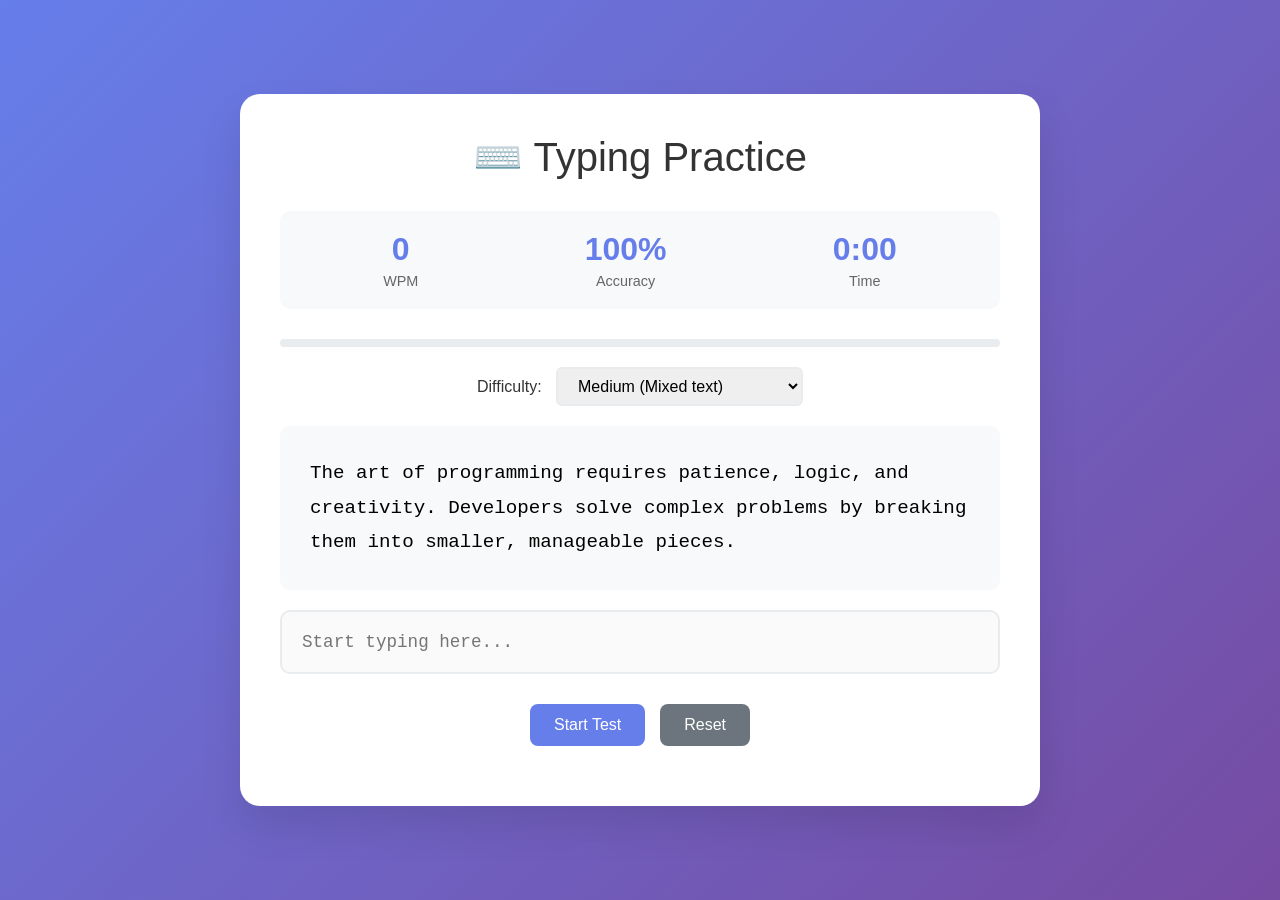
==== typing-practice.html @ ac68398f "Add files via upload" ====
<!DOCTYPE html>
<html lang="en">
<head>
    <meta charset="UTF-8">
    <meta name="viewport" content="width=device-width, initial-scale=1.0">
    <title>Typing Practice</title>
    <style>
        * {
            margin: 0;
            padding: 0;
            box-sizing: border-box;
        }

        body {
            font-family: 'Segoe UI', Tahoma, Geneva, Verdana, sans-serif;
            background: linear-gradient(135deg, #667eea 0%, #764ba2 100%);
            min-height: 100vh;
            display: flex;
            justify-content: center;
            align-items: center;
            padding: 20px;
        }

        .container {
            background: white;
            border-radius: 20px;
            padding: 40px;
            box-shadow: 0 20px 40px rgba(0, 0, 0, 0.1);
            max-width: 800px;
            width: 100%;
        }

        h1 {
            text-align: center;
            color: #333;
            margin-bottom: 30px;
            font-size: 2.5em;
            font-weight: 300;
        }

        .stats {
            display: flex;
            justify-content: space-around;
            margin-bottom: 30px;
            padding: 20px;
            background: #f8f9fa;
            border-radius: 10px;
        }

        .stat {
            text-align: center;
        }

        .stat-value {
            font-size: 2em;
            font-weight: bold;
            color: #667eea;
        }

        .stat-label {
            color: #666;
            font-size: 0.9em;
            margin-top: 5px;
        }

        .text-display {
            background: #f8f9fa;
            padding: 30px;
            border-radius: 10px;
            margin-bottom: 20px;
            font-size: 1.2em;
            line-height: 1.8;
            font-family: 'Courier New', monospace;
            min-height: 120px;
            position: relative;
        }

        .char {
            position: relative;
        }

        .char.correct {
            background-color: #d4edda;
            color: #155724;
        }

        .char.incorrect {
            background-color: #f8d7da;
            color: #721c24;
        }

        .char.current {
            background-color: #fff3cd;
            animation: blink 1s infinite;
        }

        @keyframes blink {
            0%, 50% { opacity: 1; }
            51%, 100% { opacity: 0.3; }
        }

        .input-area {
            margin-bottom: 30px;
        }

        #typing-input {
            width: 100%;
            padding: 20px;
            font-size: 1.1em;
            border: 2px solid #e9ecef;
            border-radius: 10px;
            outline: none;
            font-family: 'Courier New', monospace;
            transition: border-color 0.3s ease;
        }

        #typing-input:focus {
            border-color: #667eea;
            box-shadow: 0 0 0 3px rgba(102, 126, 234, 0.1);
        }

        .controls {
            display: flex;
            justify-content: center;
            gap: 15px;
            margin-bottom: 20px;
        }

        button {
            padding: 12px 24px;
            font-size: 1em;
            border: none;
            border-radius: 8px;
            cursor: pointer;
            transition: all 0.3s ease;
            font-weight: 500;
        }

        .btn-primary {
            background: #667eea;
            color: white;
        }

        .btn-primary:hover {
            background: #5a6fd8;
            transform: translateY(-2px);
        }

        .btn-secondary {
            background: #6c757d;
            color: white;
        }

        .btn-secondary:hover {
            background: #5a6268;
            transform: translateY(-2px);
        }

        .difficulty-selector {
            text-align: center;
            margin-bottom: 20px;
        }

        .difficulty-selector label {
            margin-right: 10px;
            font-weight: 500;
            color: #333;
        }

        .difficulty-selector select {
            padding: 8px 16px;
            border: 2px solid #e9ecef;
            border-radius: 6px;
            font-size: 1em;
            outline: none;
        }

        .progress-bar {
            width: 100%;
            height: 8px;
            background: #e9ecef;
            border-radius: 4px;
            overflow: hidden;
            margin-bottom: 20px;
        }

        .progress-fill {
            height: 100%;
            background: linear-gradient(90deg, #667eea, #764ba2);
            width: 0%;
            transition: width 0.3s ease;
        }

        .result-modal {
            position: fixed;
            top: 0;
            left: 0;
            width: 100%;
            height: 100%;
            background: rgba(0, 0, 0, 0.5);
            display: none;
            justify-content: center;
            align-items: center;
            z-index: 1000;
        }

        .result-content {
            background: white;
            padding: 40px;
            border-radius: 20px;
            text-align: center;
            max-width: 400px;
            width: 90%;
        }

        .result-title {
            font-size: 2em;
            color: #333;
            margin-bottom: 20px;
        }

        .result-stats {
            margin-bottom: 30px;
        }

        .result-stat {
            margin-bottom: 15px;
            font-size: 1.1em;
        }

        .hidden {
            display: none;
        }
    </style>
</head>
<body>
    <div class="container">
        <h1>⌨️ Typing Practice</h1>
        
        <div class="stats">
            <div class="stat">
                <div class="stat-value" id="wpm">0</div>
                <div class="stat-label">WPM</div>
            </div>
            <div class="stat">
                <div class="stat-value" id="accuracy">100%</div>
                <div class="stat-label">Accuracy</div>
            </div>
            <div class="stat">
                <div class="stat-value" id="time">0:00</div>
                <div class="stat-label">Time</div>
            </div>
        </div>

        <div class="progress-bar">
            <div class="progress-fill" id="progress"></div>
        </div>

        <div class="difficulty-selector">
            <label for="difficulty">Difficulty:</label>
            <select id="difficulty">
                <option value="easy">Easy (Common words)</option>
                <option value="medium" selected>Medium (Mixed text)</option>
                <option value="hard">Hard (Complex sentences)</option>
            </select>
        </div>

        <div class="text-display" id="text-display"></div>

        <div class="input-area">
            <input type="text" id="typing-input" placeholder="Start typing here..." disabled>
        </div>

        <div class="controls">
            <button class="btn-primary" id="start-btn">Start Test</button>
            <button class="btn-secondary" id="reset-btn">Reset</button>
        </div>
    </div>

    <div class="result-modal" id="result-modal">
        <div class="result-content">
            <h2 class="result-title">Test Complete! 🎉</h2>
            <div class="result-stats">
                <div class="result-stat">WPM: <span id="final-wpm">0</span></div>
                <div class="result-stat">Accuracy: <span id="final-accuracy">100%</span></div>
                <div class="result-stat">Time: <span id="final-time">0:00</span></div>
            </div>
            <button class="btn-primary" id="try-again-btn">Try Again</button>
        </div>
    </div>

    <script>
        class TypingTest {
            constructor() {
                this.texts = {
                    easy: [
                        "the quick brown fox jumps over the lazy dog",
                        "hello world this is a simple typing test",
                        "practice makes perfect when you type every day",
                        "coding is fun and rewarding for many people"
                    ],
                    medium: [
                        "JavaScript is a versatile programming language that runs in browsers and servers. It enables interactive web development and modern applications.",
                        "The art of programming requires patience, logic, and creativity. Developers solve complex problems by breaking them into smaller, manageable pieces.",
                        "Technology advances rapidly in our digital age. Staying current with new tools and frameworks is essential for professional growth.",
                        "Effective communication skills are crucial in software development. Clear documentation and code comments help teams collaborate successfully."
                    ],
                    hard: [
                        "Asynchronous programming paradigms, including promises and async/await syntax, revolutionize how developers handle concurrent operations in modern JavaScript applications.",
                        "Machine learning algorithms utilize statistical methods to identify patterns in large datasets, enabling predictive analytics and automated decision-making processes.",
                        "Cybersecurity professionals implement multi-layered defense strategies, incorporating encryption protocols, access controls, and continuous monitoring systems.",
                        "Cloud computing architectures leverage distributed systems, microservices, and containerization technologies to achieve scalability and fault tolerance."
                    ]
                };
                
                this.currentText = '';
                this.currentIndex = 0;
                this.startTime = null;
                this.endTime = null;
                this.errors = 0;
                this.isActive = false;
                this.timer = null;
                
                this.initializeElements();
                this.setupEventListeners();
                this.loadNewText();
            }
            
            initializeElements() {
                this.textDisplay = document.getElementById('text-display');
                this.typingInput = document.getElementById('typing-input');
                this.startBtn = document.getElementById('start-btn');
                this.resetBtn = document.getElementById('reset-btn');
                this.difficultySelect = document.getElementById('difficulty');
                this.wpmDisplay = document.getElementById('wpm');
                this.accuracyDisplay = document.getElementById('accuracy');
                this.timeDisplay = document.getElementById('time');
                this.progressBar = document.getElementById('progress');
                this.resultModal = document.getElementById('result-modal');
                this.tryAgainBtn = document.getElementById('try-again-btn');
            }
            
            setupEventListeners() {
                this.startBtn.addEventListener('click', () => this.startTest());
                this.resetBtn.addEventListener('click', () => this.resetTest());
                this.typingInput.addEventListener('input', (e) => this.handleInput(e));
                this.difficultySelect.addEventListener('change', () => this.loadNewText());
                this.tryAgainBtn.addEventListener('click', () => this.closeResultModal());
            }
            
            loadNewText() {
                const difficulty = this.difficultySelect.value;
                const texts = this.texts[difficulty];
                this.currentText = texts[Math.floor(Math.random() * texts.length)];
                this.displayText();
                this.resetStats();
            }
            
            displayText() {
                this.textDisplay.innerHTML = this.currentText
                    .split('')
                    .map((char, index) => `<span class="char" data-index="${index}">${char}</span>`)
                    .join('');
            }
            
            startTest() {
                this.isActive = true;
                this.startTime = new Date();
                this.typingInput.disabled = false;
                this.typingInput.focus();
                this.startBtn.textContent = 'Testing...';
                this.startBtn.disabled = true;
                this.startTimer();
            }
            
            startTimer() {
                this.timer = setInterval(() => {
                    if (this.startTime) {
                        const elapsed = Math.floor((new Date() - this.startTime) / 1000);
                        const minutes = Math.floor(elapsed / 60);
                        const seconds = elapsed % 60;
                        this.timeDisplay.textContent = `${minutes}:${seconds.toString().padStart(2, '0')}`;
                    }
                }, 1000);
            }
            
            handleInput(e) {
                if (!this.isActive) return;
                
                const inputValue = e.target.value;
                const inputLength = inputValue.length;
                
                // Update character styling
                this.updateCharacterStyling(inputValue);
                
                // Update progress
                const progress = (inputLength / this.currentText.length) * 100;
                this.progressBar.style.width = `${progress}%`;
                
                // Check if test is complete
                if (inputLength === this.currentText.length) {
                    this.endTest();
                }
                
                // Update stats
                this.updateStats(inputValue);
            }
            
            updateCharacterStyling(inputValue) {
                const chars = this.textDisplay.querySelectorAll('.char');
                
                chars.forEach((char, index) => {
                    char.className = 'char';
                    
                    if (index < inputValue.length) {
                        if (inputValue[index] === this.currentText[index]) {
                            char.classList.add('correct');
                        } else {
                            char.classList.add('incorrect');
                        }
                    } else if (index === inputValue.length) {
                        char.classList.add('current');
                    }
                });
            }
            
            updateStats(inputValue) {
                // Calculate WPM
                if (this.startTime) {
                    const timeElapsed = (new Date() - this.startTime) / 1000 / 60; // in minutes
                    const wordsTyped = inputValue.length / 5; // average word length
                    const wpm = Math.round(wordsTyped / timeElapsed) || 0;
                    this.wpmDisplay.textContent = wpm;
                }
                
                // Calculate accuracy
                let correctChars = 0;
                for (let i = 0; i < inputValue.length; i++) {
                    if (inputValue[i] === this.currentText[i]) {
                        correctChars++;
                    }
                }
                const accuracy = inputValue.length > 0 ? Math.round((correctChars / inputValue.length) * 100) : 100;
                this.accuracyDisplay.textContent = `${accuracy}%`;
            }
            
            endTest() {
                this.isActive = false;
                this.endTime = new Date();
                this.typingInput.disabled = true;
                clearInterval(this.timer);
                this.showResults();
            }
            
            showResults() {
                const finalWpm = this.wpmDisplay.textContent;
                const finalAccuracy = this.accuracyDisplay.textContent;
                const finalTime = this.timeDisplay.textContent;
                
                document.getElementById('final-wpm').textContent = finalWpm;
                document.getElementById('final-accuracy').textContent = finalAccuracy;
                document.getElementById('final-time').textContent = finalTime;
                
                this.resultModal.style.display = 'flex';
            }
            
            closeResultModal() {
                this.resultModal.style.display = 'none';
                this.resetTest();
            }
            
            resetTest() {
                this.isActive = false;
                this.currentIndex = 0;
                this.startTime = null;
                this.endTime = null;
                this.errors = 0;
                
                this.typingInput.value = '';
                this.typingInput.disabled = true;
                this.startBtn.textContent = 'Start Test';
                this.startBtn.disabled = false;
                
                clearInterval(this.timer);
                this.resetStats();
                this.loadNewText();
            }
            
            resetStats() {
                this.wpmDisplay.textContent = '0';
                this.accuracyDisplay.textContent = '100%';
                this.timeDisplay.textContent = '0:00';
                this.progressBar.style.width = '0%';
            }
        }
        
        // Initialize the typing test when the page loads
        document.addEventListener('DOMContentLoaded', () => {
            new TypingTest();
        });
    </script>
</body>
</html>
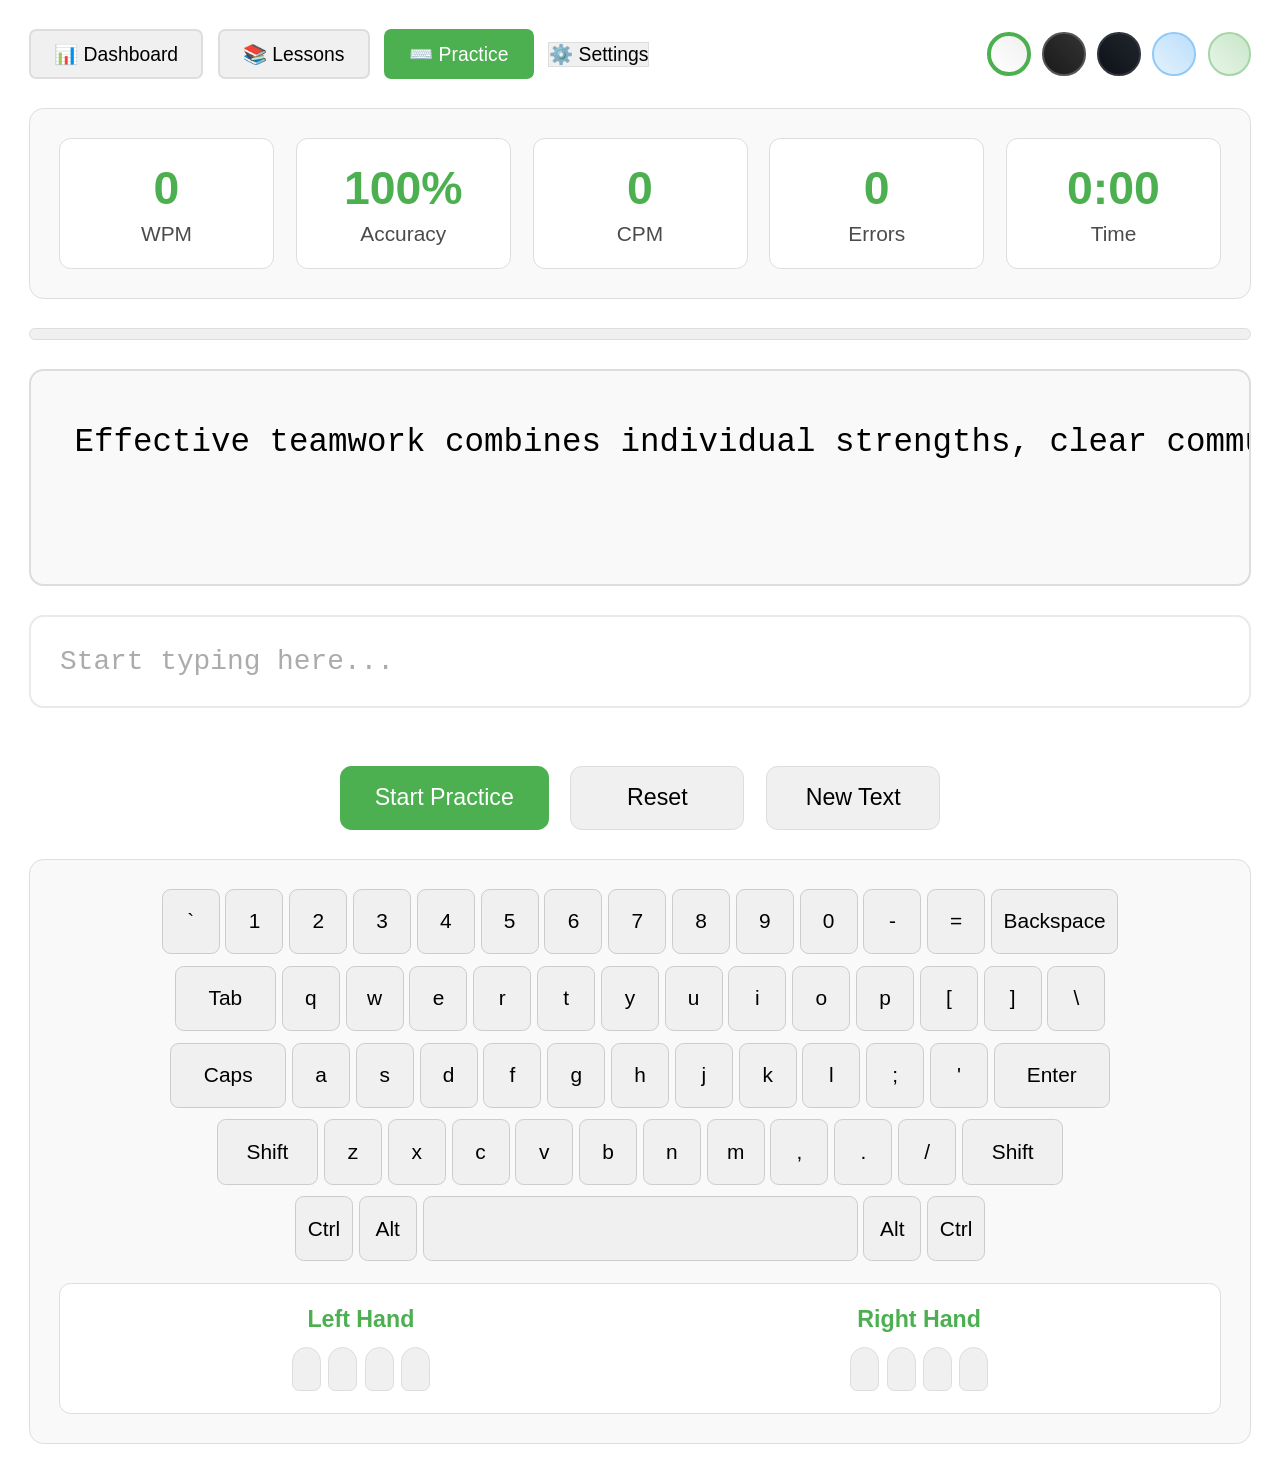
==== commit 640934fe: "Refactor typing practice app with enhanced UI, features, and interactive design Co-authored-by: indi" ====
--- a/typing-practice.html
+++ b/typing-practice.html
@@ -1,413 +1,1569 @@
 <!DOCTYPE html>
 <html lang="en">
 <head>
-    <meta charset="UTF-8">
-    <meta name="viewport" content="width=device-width, initial-scale=1.0">
-    <title>Typing Practice</title>
+    <meta charset="utf-8"/>
+    <meta content="width=device-width, initial-scale=1.0" name="viewport"/>
+    <title>Professional Typing Practice Tutor</title>
     <style>
-        * {
-            margin: 0;
-            padding: 0;
-            box-sizing: border-box;
-        }
-
-        body {
-            font-family: 'Segoe UI', Tahoma, Geneva, Verdana, sans-serif;
-            background: linear-gradient(135deg, #667eea 0%, #764ba2 100%);
-            min-height: 100vh;
-            display: flex;
-            justify-content: center;
-            align-items: center;
-            padding: 20px;
-        }
-
-        .container {
-            background: white;
-            border-radius: 20px;
-            padding: 40px;
-            box-shadow: 0 20px 40px rgba(0, 0, 0, 0.1);
-            max-width: 800px;
-            width: 100%;
-        }
-
-        h1 {
-            text-align: center;
-            color: #333;
-            margin-bottom: 30px;
-            font-size: 2.5em;
-            font-weight: 300;
-        }
-
-        .stats {
-            display: flex;
-            justify-content: space-around;
-            margin-bottom: 30px;
-            padding: 20px;
-            background: #f8f9fa;
-            border-radius: 10px;
-        }
-
-        .stat {
-            text-align: center;
-        }
-
-        .stat-value {
-            font-size: 2em;
-            font-weight: bold;
-            color: #667eea;
-        }
-
-        .stat-label {
-            color: #666;
-            font-size: 0.9em;
-            margin-top: 5px;
-        }
-
-        .text-display {
-            background: #f8f9fa;
-            padding: 30px;
-            border-radius: 10px;
-            margin-bottom: 20px;
-            font-size: 1.2em;
-            line-height: 1.8;
-            font-family: 'Courier New', monospace;
-            min-height: 120px;
-            position: relative;
-        }
-
-        .char {
-            position: relative;
-        }
-
-        .char.correct {
-            background-color: #d4edda;
-            color: #155724;
-        }
-
-        .char.incorrect {
-            background-color: #f8d7da;
-            color: #721c24;
-        }
-
-        .char.current {
-            background-color: #fff3cd;
-            animation: blink 1s infinite;
-        }
-
-        @keyframes blink {
-            0%, 50% { opacity: 1; }
-            51%, 100% { opacity: 0.3; }
-        }
-
-        .input-area {
-            margin-bottom: 30px;
-        }
-
-        #typing-input {
-            width: 100%;
-            padding: 20px;
-            font-size: 1.1em;
-            border: 2px solid #e9ecef;
-            border-radius: 10px;
-            outline: none;
-            font-family: 'Courier New', monospace;
-            transition: border-color 0.3s ease;
-        }
-
-        #typing-input:focus {
-            border-color: #667eea;
-            box-shadow: 0 0 0 3px rgba(102, 126, 234, 0.1);
-        }
-
-        .controls {
-            display: flex;
-            justify-content: center;
-            gap: 15px;
-            margin-bottom: 20px;
-        }
-
-        button {
-            padding: 12px 24px;
-            font-size: 1em;
-            border: none;
-            border-radius: 8px;
-            cursor: pointer;
-            transition: all 0.3s ease;
-            font-weight: 500;
-        }
-
-        .btn-primary {
-            background: #667eea;
-            color: white;
-        }
-
-        .btn-primary:hover {
-            background: #5a6fd8;
-            transform: translateY(-2px);
-        }
-
-        .btn-secondary {
-            background: #6c757d;
-            color: white;
-        }
-
-        .btn-secondary:hover {
-            background: #5a6268;
-            transform: translateY(-2px);
-        }
-
-        .difficulty-selector {
-            text-align: center;
-            margin-bottom: 20px;
-        }
-
-        .difficulty-selector label {
-            margin-right: 10px;
-            font-weight: 500;
-            color: #333;
-        }
-
-        .difficulty-selector select {
-            padding: 8px 16px;
-            border: 2px solid #e9ecef;
-            border-radius: 6px;
-            font-size: 1em;
-            outline: none;
-        }
-
-        .progress-bar {
-            width: 100%;
-            height: 8px;
-            background: #e9ecef;
-            border-radius: 4px;
-            overflow: hidden;
-            margin-bottom: 20px;
-        }
-
-        .progress-fill {
-            height: 100%;
-            background: linear-gradient(90deg, #667eea, #764ba2);
-            width: 0%;
-            transition: width 0.3s ease;
-        }
-
-        .result-modal {
-            position: fixed;
-            top: 0;
-            left: 0;
-            width: 100%;
-            height: 100%;
-            background: rgba(0, 0, 0, 0.5);
-            display: none;
-            justify-content: center;
-            align-items: center;
-            z-index: 1000;
-        }
-
-        .result-content {
-            background: white;
-            padding: 40px;
-            border-radius: 20px;
-            text-align: center;
-            max-width: 400px;
-            width: 90%;
-        }
-
-        .result-title {
-            font-size: 2em;
-            color: #333;
-            margin-bottom: 20px;
-        }
-
-        .result-stats {
-            margin-bottom: 30px;
-        }
-
-        .result-stat {
-            margin-bottom: 15px;
-            font-size: 1.1em;
-        }
-
-        .hidden {
-            display: none;
-        }
+:root {
+    --bg-color: #ffffff;
+    --text-color: #000000;
+    --primary-color: #4CAF50;
+    --secondary-color: #2196F3;
+    --error-color: #f44336;
+    --success-color: #4CAF50;
+    --key-bg: #f0f0f0;
+    --key-border: #ccc;
+    --key-active: #e0e0e0;
+    --panel-bg: #f9f9f9;
+    --border-color: #ddd;
+    --keyboard-text-color: #000000;
+    --hue: 210;
+    --primary: hsl(var(--hue), 70%, 50%);
+    --primary-dark: hsl(var(--hue), 70%, 40%);
+}
+
+[data-theme="dark"] {
+    --bg-color: #1a1a1a;
+    --text-color: #ffffff;
+    --key-bg: #333333;
+    --key-border: #555555;
+    --key-active: #444444;
+    --panel-bg: #2a2a2a;
+    --border-color: #555555;
+}
+
+[data-theme="night"] {
+    --bg-color: #0d1117;
+    --text-color: #c9d1d9;
+    --key-bg: #21262d;
+    --key-border: #30363d;
+    --key-active: #373e47;
+    --panel-bg: #161b22;
+    --border-color: #30363d;
+}
+
+[data-theme="blue"] {
+    --bg-color: #e3f2fd;
+    --text-color: #0d47a1;
+    --key-bg: #bbdefb;
+    --key-border: #90caf9;
+    --key-active: #64b5f6;
+    --panel-bg: #f3e5f5;
+    --border-color: #90caf9;
+}
+
+[data-theme="green"] {
+    --bg-color: #e8f5e8;
+    --text-color: #1b5e20;
+    --key-bg: #c8e6c9;
+    --key-border: #a5d6a7;
+    --key-active: #81c784;
+    --panel-bg: #f1f8e9;
+    --border-color: #a5d6a7;
+}
+
+* {
+    margin: 0;
+    padding: 0;
+    box-sizing: border-box;
+    -webkit-tap-highlight-color: transparent !important;
+    -webkit-touch-callout: none !important;
+    -webkit-user-select: none !important;
+    -moz-user-select: none !important;
+    -ms-user-select: none !important;
+    user-select: none !important;
+    outline: none !important;
+}
+
+*:focus, *:active, *:visited, *:hover {
+    outline: 0 !important;
+    outline: none !important;
+    box-shadow: none !important;
+    -webkit-tap-highlight-color: rgba(0,0,0,0) !important;
+}
+
+body {
+    font-family: 'Segoe UI', Tahoma, Geneva, Verdana, sans-serif;
+    background-color: var(--bg-color);
+    color: var(--text-color);
+    transition: all 0.3s ease;
+    overflow-x: hidden;
+    zoom: 145%;
+}
+
+.container {
+    max-width: 1200px;
+    margin: 0 auto;
+    padding: 20px;
+    position: relative;
+}
+
+/* Header Styles */
+.header {
+    display: flex;
+    justify-content: space-between;
+    align-items: center;
+    margin-bottom: 20px;
+    flex-wrap: wrap;
+}
+
+.level-selector {
+    display: flex;
+    gap: 10px;
+    align-items: center;
+    flex-wrap: wrap;
+}
+
+.level-btn, .lesson-btn, .dashboard-btn {
+    padding: 8px 16px;
+    border: 2px solid var(--border-color);
+    background: var(--key-bg);
+    color: var(--text-color);
+    border-radius: 5px;
+    cursor: pointer;
+    transition: all 0.3s ease;
+}
+
+.level-btn:hover, .lesson-btn:hover, .dashboard-btn:hover {
+    background: var(--key-active);
+    transform: translateY(-2px);
+}
+
+.level-btn.active, .lesson-btn.active {
+    background: var(--primary-color);
+    color: white;
+    border-color: var(--primary-color);
+}
+
+.theme-selector {
+    display: flex;
+    gap: 8px;
+    align-items: center;
+}
+
+.theme-btn {
+    width: 30px;
+    height: 30px;
+    border-radius: 50%;
+    border: 2px solid var(--border-color);
+    cursor: pointer;
+    transition: all 0.3s ease;
+}
+
+.theme-btn:hover {
+    transform: scale(1.1);
+}
+
+.theme-btn.active {
+    border-width: 3px;
+    border-color: var(--primary-color);
+}
+
+.theme-light { background: linear-gradient(45deg, #ffffff, #f0f0f0); }
+.theme-dark { background: linear-gradient(45deg, #1a1a1a, #333333); }
+.theme-night { background: linear-gradient(45deg, #0d1117, #21262d); }
+.theme-blue { background: linear-gradient(45deg, #e3f2fd, #bbdefb); }
+.theme-green { background: linear-gradient(45deg, #e8f5e8, #c8e6c9); }
+
+/* Dashboard Styles */
+.dashboard {
+    display: none;
+    grid-template-columns: repeat(auto-fit, minmax(300px, 1fr));
+    gap: 20px;
+    margin-bottom: 30px;
+}
+
+.dashboard.active {
+    display: grid;
+}
+
+.dashboard-card {
+    background: var(--panel-bg);
+    border: 1px solid var(--border-color);
+    border-radius: 10px;
+    padding: 20px;
+    transition: all 0.3s ease;
+}
+
+.dashboard-card:hover {
+    transform: translateY(-5px);
+    box-shadow: 0 8px 25px rgba(0,0,0,0.1);
+}
+
+.dashboard-card h3 {
+    color: var(--primary-color);
+    margin-bottom: 15px;
+    font-size: 1.2em;
+}
+
+.stat-grid {
+    display: grid;
+    grid-template-columns: repeat(2, 1fr);
+    gap: 10px;
+}
+
+.stat-item {
+    text-align: center;
+    padding: 10px;
+    background: var(--bg-color);
+    border-radius: 5px;
+    border: 1px solid var(--border-color);
+}
+
+.stat-value {
+    font-size: 1.5em;
+    font-weight: bold;
+    color: var(--primary-color);
+}
+
+.stat-label {
+    font-size: 0.8em;
+    color: var(--text-color);
+    opacity: 0.7;
+}
+
+/* Lesson Navigation */
+.lesson-navigation {
+    display: none;
+    background: var(--panel-bg);
+    border: 1px solid var(--border-color);
+    border-radius: 10px;
+    padding: 20px;
+    margin-bottom: 20px;
+}
+
+.lesson-navigation.active {
+    display: block;
+}
+
+.lesson-grid {
+    display: grid;
+    grid-template-columns: repeat(auto-fill, minmax(120px, 1fr));
+    gap: 10px;
+    margin-top: 15px;
+}
+
+.lesson-item {
+    padding: 15px 10px;
+    text-align: center;
+    background: var(--key-bg);
+    border: 1px solid var(--border-color);
+    border-radius: 8px;
+    cursor: pointer;
+    transition: all 0.3s ease;
+    position: relative;
+}
+
+.lesson-item:hover {
+    background: var(--key-active);
+    transform: translateY(-2px);
+}
+
+.lesson-item.completed {
+    background: var(--success-color);
+    color: white;
+}
+
+.lesson-item.locked {
+    opacity: 0.5;
+    cursor: not-allowed;
+}
+
+.lesson-item.current {
+    border-color: var(--primary-color);
+    border-width: 2px;
+}
+
+/* Practice Area */
+.practice-area {
+    display: none;
+}
+
+.practice-area.active {
+    display: block;
+}
+
+.stats-panel {
+    display: grid;
+    grid-template-columns: repeat(auto-fit, minmax(120px, 1fr));
+    gap: 15px;
+    margin-bottom: 20px;
+    padding: 20px;
+    background: var(--panel-bg);
+    border: 1px solid var(--border-color);
+    border-radius: 10px;
+}
+
+.stat-box {
+    text-align: center;
+    padding: 15px;
+    background: var(--bg-color);
+    border-radius: 8px;
+    border: 1px solid var(--border-color);
+}
+
+.stat-number {
+    font-size: 2em;
+    font-weight: bold;
+    color: var(--primary-color);
+}
+
+.stat-text {
+    font-size: 0.9em;
+    color: var(--text-color);
+    opacity: 0.7;
+    margin-top: 5px;
+}
+
+.progress-container {
+    margin-bottom: 20px;
+}
+
+.progress-bar {
+    width: 100%;
+    height: 8px;
+    background: var(--key-bg);
+    border-radius: 4px;
+    overflow: hidden;
+    border: 1px solid var(--border-color);
+}
+
+.progress-fill {
+    height: 100%;
+    background: linear-gradient(90deg, var(--primary-color), var(--secondary-color));
+    width: 0%;
+    transition: width 0.3s ease;
+}
+
+.text-display {
+    background: var(--panel-bg);
+    border: 2px solid var(--border-color);
+    border-radius: 10px;
+    padding: 30px;
+    margin-bottom: 20px;
+    font-size: 1.4em;
+    line-height: 1.8;
+    font-family: 'Courier New', monospace;
+    min-height: 150px;
+    position: relative;
+    overflow: hidden;
+}
+
+.text-content {
+    position: relative;
+    z-index: 2;
+}
+
+.char {
+    position: relative;
+    transition: all 0.1s ease;
+}
+
+.char.correct {
+    background-color: var(--success-color);
+    color: white;
+    border-radius: 3px;
+}
+
+.char.incorrect {
+    background-color: var(--error-color);
+    color: white;
+    border-radius: 3px;
+}
+
+.char.current {
+    background-color: var(--secondary-color);
+    color: white;
+    border-radius: 3px;
+    animation: pulse 1s infinite;
+}
+
+@keyframes pulse {
+    0%, 50% { opacity: 1; }
+    51%, 100% { opacity: 0.6; }
+}
+
+.typing-input {
+    width: 100%;
+    padding: 20px;
+    font-size: 1.2em;
+    border: 2px solid var(--border-color);
+    border-radius: 10px;
+    background: var(--bg-color);
+    color: var(--text-color);
+    font-family: 'Courier New', monospace;
+    margin-bottom: 20px;
+    transition: all 0.3s ease;
+}
+
+.typing-input:focus {
+    border-color: var(--primary-color);
+    box-shadow: 0 0 0 3px rgba(var(--primary-color), 0.1);
+}
+
+.typing-input:disabled {
+    opacity: 0.6;
+    cursor: not-allowed;
+}
+
+/* Virtual Keyboard */
+.keyboard-container {
+    margin-top: 20px;
+    padding: 20px;
+    background: var(--panel-bg);
+    border: 1px solid var(--border-color);
+    border-radius: 10px;
+}
+
+.keyboard {
+    max-width: 900px;
+    margin: 0 auto;
+}
+
+.keyboard-row {
+    display: flex;
+    justify-content: center;
+    margin-bottom: 8px;
+    gap: 4px;
+}
+
+.key {
+    background: var(--key-bg);
+    border: 1px solid var(--key-border);
+    border-radius: 6px;
+    padding: 12px 8px;
+    font-size: 0.9em;
+    font-weight: 500;
+    color: var(--keyboard-text-color);
+    text-align: center;
+    transition: all 0.1s ease;
+    cursor: pointer;
+    min-width: 40px;
+    height: 45px;
+    display: flex;
+    align-items: center;
+    justify-content: center;
+    position: relative;
+}
+
+.key:hover {
+    background: var(--key-active);
+    transform: translateY(-1px);
+}
+
+.key.active {
+    background: var(--primary-color);
+    color: white;
+    transform: translateY(1px);
+    box-shadow: inset 0 2px 4px rgba(0,0,0,0.2);
+}
+
+.key.correct {
+    background: var(--success-color);
+    color: white;
+}
+
+.key.incorrect {
+    background: var(--error-color);
+    color: white;
+}
+
+.key.space {
+    min-width: 300px;
+}
+
+.key.enter {
+    min-width: 80px;
+}
+
+.key.shift, .key.tab {
+    min-width: 70px;
+}
+
+.key.caps {
+    min-width: 80px;
+}
+
+.key.backspace {
+    min-width: 80px;
+}
+
+/* Hand Positioning Guide */
+.hand-guide {
+    display: flex;
+    justify-content: space-around;
+    margin-top: 15px;
+    padding: 15px;
+    background: var(--bg-color);
+    border-radius: 8px;
+    border: 1px solid var(--border-color);
+}
+
+.hand {
+    text-align: center;
+}
+
+.hand-label {
+    font-weight: bold;
+    margin-bottom: 10px;
+    color: var(--primary-color);
+}
+
+.finger-guide {
+    display: flex;
+    gap: 5px;
+    justify-content: center;
+}
+
+.finger {
+    width: 20px;
+    height: 30px;
+    border-radius: 10px 10px 5px 5px;
+    border: 1px solid var(--border-color);
+    background: var(--key-bg);
+    position: relative;
+}
+
+.finger.active {
+    background: var(--primary-color);
+}
+
+/* Control Buttons */
+.controls {
+    display: flex;
+    justify-content: center;
+    gap: 15px;
+    margin: 20px 0;
+    flex-wrap: wrap;
+}
+
+.btn {
+    padding: 12px 24px;
+    border: none;
+    border-radius: 8px;
+    font-size: 1em;
+    font-weight: 500;
+    cursor: pointer;
+    transition: all 0.3s ease;
+    min-width: 120px;
+}
+
+.btn-primary {
+    background: var(--primary-color);
+    color: white;
+}
+
+.btn-primary:hover {
+    background: var(--primary-dark);
+    transform: translateY(-2px);
+}
+
+.btn-secondary {
+    background: var(--key-bg);
+    color: var(--text-color);
+    border: 1px solid var(--border-color);
+}
+
+.btn-secondary:hover {
+    background: var(--key-active);
+    transform: translateY(-2px);
+}
+
+.btn:disabled {
+    opacity: 0.6;
+    cursor: not-allowed;
+    transform: none;
+}
+
+/* Responsive Design */
+@media (max-width: 768px) {
+    body {
+        zoom: 100%;
+    }
+    
+    .container {
+        padding: 10px;
+    }
+    
+    .header {
+        flex-direction: column;
+        gap: 15px;
+        align-items: stretch;
+    }
+    
+    .level-selector {
+        justify-content: center;
+    }
+    
+    .stats-panel {
+        grid-template-columns: repeat(2, 1fr);
+    }
+    
+    .keyboard-row {
+        gap: 2px;
+    }
+    
+    .key {
+        min-width: 30px;
+        height: 35px;
+        font-size: 0.8em;
+        padding: 8px 4px;
+    }
+    
+    .key.space {
+        min-width: 200px;
+    }
+    
+    .key.enter, .key.shift, .key.tab, .key.caps, .key.backspace {
+        min-width: 50px;
+    }
+    
+    .text-display {
+        font-size: 1.1em;
+        padding: 20px;
+    }
+    
+    .typing-input {
+        font-size: 1em;
+        padding: 15px;
+    }
+}
+
+@media (max-width: 480px) {
+    .dashboard {
+        grid-template-columns: 1fr;
+    }
+    
+    .lesson-grid {
+        grid-template-columns: repeat(3, 1fr);
+    }
+    
+    .stats-panel {
+        grid-template-columns: 1fr;
+    }
+    
+    .hand-guide {
+        flex-direction: column;
+        gap: 15px;
+    }
+}
+
+/* Achievement Notifications */
+.achievement {
+    position: fixed;
+    top: 20px;
+    right: 20px;
+    background: var(--success-color);
+    color: white;
+    padding: 15px 20px;
+    border-radius: 8px;
+    box-shadow: 0 4px 12px rgba(0,0,0,0.2);
+    z-index: 1000;
+    transform: translateX(400px);
+    transition: transform 0.3s ease;
+}
+
+.achievement.show {
+    transform: translateX(0);
+}
+
+.achievement-title {
+    font-weight: bold;
+    margin-bottom: 5px;
+}
+
+.achievement-text {
+    font-size: 0.9em;
+    opacity: 0.9;
+}
+
+/* Loading Animation */
+.loading {
+    display: none;
+    text-align: center;
+    padding: 40px;
+}
+
+.loading.active {
+    display: block;
+}
+
+.spinner {
+    width: 40px;
+    height: 40px;
+    border: 4px solid var(--key-bg);
+    border-top: 4px solid var(--primary-color);
+    border-radius: 50%;
+    animation: spin 1s linear infinite;
+    margin: 0 auto 20px;
+}
+
+@keyframes spin {
+    0% { transform: rotate(0deg); }
+    100% { transform: rotate(360deg); }
+}
+
+/* Modal Styles */
+.modal {
+    position: fixed;
+    top: 0;
+    left: 0;
+    width: 100%;
+    height: 100%;
+    background: rgba(0, 0, 0, 0.5);
+    display: none;
+    justify-content: center;
+    align-items: center;
+    z-index: 1000;
+}
+
+.modal.active {
+    display: flex;
+}
+
+.modal-content {
+    background: var(--bg-color);
+    border-radius: 15px;
+    padding: 30px;
+    max-width: 500px;
+    width: 90%;
+    max-height: 80vh;
+    overflow-y: auto;
+    position: relative;
+}
+
+.modal-header {
+    display: flex;
+    justify-content: space-between;
+    align-items: center;
+    margin-bottom: 20px;
+    padding-bottom: 15px;
+    border-bottom: 1px solid var(--border-color);
+}
+
+.modal-title {
+    font-size: 1.5em;
+    font-weight: bold;
+    color: var(--primary-color);
+}
+
+.close-btn {
+    background: none;
+    border: none;
+    font-size: 1.5em;
+    cursor: pointer;
+    color: var(--text-color);
+    width: 30px;
+    height: 30px;
+    display: flex;
+    align-items: center;
+    justify-content: center;
+    border-radius: 50%;
+    transition: all 0.3s ease;
+}
+
+.close-btn:hover {
+    background: var(--key-active);
+}
+
+/* Settings Panel */
+.settings-grid {
+    display: grid;
+    gap: 20px;
+}
+
+.setting-item {
+    display: flex;
+    justify-content: space-between;
+    align-items: center;
+    padding: 15px;
+    background: var(--panel-bg);
+    border-radius: 8px;
+    border: 1px solid var(--border-color);
+}
+
+.setting-label {
+    font-weight: 500;
+}
+
+.setting-control input, .setting-control select {
+    padding: 8px 12px;
+    border: 1px solid var(--border-color);
+    border-radius: 5px;
+    background: var(--bg-color);
+    color: var(--text-color);
+}
+
+/* Results Display */
+.results-container {
+    text-align: center;
+    padding: 20px;
+}
+
+.results-title {
+    font-size: 2em;
+    margin-bottom: 20px;
+    color: var(--primary-color);
+}
+
+.results-grid {
+    display: grid;
+    grid-template-columns: repeat(auto-fit, minmax(150px, 1fr));
+    gap: 15px;
+    margin-bottom: 25px;
+}
+
+.result-item {
+    padding: 20px;
+    background: var(--panel-bg);
+    border-radius: 10px;
+    border: 1px solid var(--border-color);
+}
+
+.result-value {
+    font-size: 2em;
+    font-weight: bold;
+    color: var(--primary-color);
+    margin-bottom: 5px;
+}
+
+.result-label {
+    font-size: 0.9em;
+    color: var(--text-color);
+    opacity: 0.7;
+}
+
+.grade {
+    font-size: 3em;
+    margin: 20px 0;
+    font-weight: bold;
+}
+
+.grade.excellent { color: #4CAF50; }
+.grade.good { color: #2196F3; }
+.grade.average { color: #FF9800; }
+.grade.poor { color: #f44336; }
+
+/* Animations */
+@keyframes fadeIn {
+    from { opacity: 0; transform: translateY(20px); }
+    to { opacity: 1; transform: translateY(0); }
+}
+
+@keyframes slideIn {
+    from { transform: translateX(-100%); }
+    to { transform: translateX(0); }
+}
+
+@keyframes bounce {
+    0%, 20%, 53%, 80%, 100% { transform: translateY(0); }
+    40%, 43% { transform: translateY(-30px); }
+    70% { transform: translateY(-15px); }
+    90% { transform: translateY(-4px); }
+}
+
+.fade-in {
+    animation: fadeIn 0.5s ease-out;
+}
+
+.slide-in {
+    animation: slideIn 0.3s ease-out;
+}
+
+.bounce {
+    animation: bounce 1s ease-out;
+}
+
+/* Tooltips */
+.tooltip {
+    position: relative;
+    cursor: help;
+}
+
+.tooltip::before {
+    content: attr(data-tooltip);
+    position: absolute;
+    bottom: 125%;
+    left: 50%;
+    transform: translateX(-50%);
+    background: var(--text-color);
+    color: var(--bg-color);
+    padding: 8px 12px;
+    border-radius: 6px;
+    font-size: 0.8em;
+    white-space: nowrap;
+    opacity: 0;
+    visibility: hidden;
+    transition: all 0.3s ease;
+    z-index: 1000;
+}
+
+.tooltip::after {
+    content: '';
+    position: absolute;
+    bottom: 115%;
+    left: 50%;
+    transform: translateX(-50%);
+    border: 5px solid transparent;
+    border-top-color: var(--text-color);
+    opacity: 0;
+    visibility: hidden;
+    transition: all 0.3s ease;
+}
+
+.tooltip:hover::before,
+.tooltip:hover::after {
+    opacity: 1;
+    visibility: visible;
+}
     </style>
 </head>
 <body>
     <div class="container">
-        <h1>⌨️ Typing Practice</h1>
-        
-        <div class="stats">
-            <div class="stat">
-                <div class="stat-value" id="wpm">0</div>
-                <div class="stat-label">WPM</div>
+        <!-- Header -->
+        <div class="header">
+            <div class="level-selector">
+                <button class="dashboard-btn" id="dashboard-btn">📊 Dashboard</button>
+                <button class="lesson-btn" id="lessons-btn">📚 Lessons</button>
+                <button class="level-btn active" id="practice-btn">⌨️ Practice</button>
+                <button class="btn-secondary" id="settings-btn">⚙️ Settings</button>
             </div>
-            <div class="stat">
-                <div class="stat-value" id="accuracy">100%</div>
-                <div class="stat-label">Accuracy</div>
-            </div>
-            <div class="stat">
-                <div class="stat-value" id="time">0:00</div>
-                <div class="stat-label">Time</div>
+            <div class="theme-selector">
+                <div class="theme-btn theme-light active" data-theme="light" title="Light Theme"></div>
+                <div class="theme-btn theme-dark" data-theme="dark" title="Dark Theme"></div>
+                <div class="theme-btn theme-night" data-theme="night" title="Night Theme"></div>
+                <div class="theme-btn theme-blue" data-theme="blue" title="Blue Theme"></div>
+                <div class="theme-btn theme-green" data-theme="green" title="Green Theme"></div>
             </div>
         </div>
 
-        <div class="progress-bar">
-            <div class="progress-fill" id="progress"></div>
+        <!-- Dashboard -->
+        <div class="dashboard" id="dashboard">
+            <div class="dashboard-card">
+                <h3>📈 Progress Overview</h3>
+                <div class="stat-grid">
+                    <div class="stat-item">
+                        <div class="stat-value" id="avg-wpm">0</div>
+                        <div class="stat-label">Avg WPM</div>
+                    </div>
+                    <div class="stat-item">
+                        <div class="stat-value" id="avg-accuracy">0%</div>
+                        <div class="stat-label">Avg Accuracy</div>
+                    </div>
+                    <div class="stat-item">
+                        <div class="stat-value" id="total-time">0h</div>
+                        <div class="stat-label">Total Time</div>
+                    </div>
+                    <div class="stat-item">
+                        <div class="stat-value" id="lessons-completed">0</div>
+                        <div class="stat-label">Lessons Done</div>
+                    </div>
+                </div>
+            </div>
+            
+            <div class="dashboard-card">
+                <h3>🎯 Recent Achievements</h3>
+                <div id="achievements-list">
+                    <div class="achievement-item">🥉 First lesson completed!</div>
+                    <div class="achievement-item">⚡ 30 WPM milestone reached!</div>
+                    <div class="achievement-item">🎯 90% accuracy achieved!</div>
+                </div>
+            </div>
+            
+            <div class="dashboard-card">
+                <h3>📊 Performance Chart</h3>
+                <canvas id="performance-chart" width="300" height="150"></canvas>
+            </div>
         </div>
 
-        <div class="difficulty-selector">
-            <label for="difficulty">Difficulty:</label>
-            <select id="difficulty">
-                <option value="easy">Easy (Common words)</option>
-                <option value="medium" selected>Medium (Mixed text)</option>
-                <option value="hard">Hard (Complex sentences)</option>
-            </select>
+        <!-- Lesson Navigation -->
+        <div class="lesson-navigation" id="lesson-navigation">
+            <h3>📚 Choose Your Lesson</h3>
+            <div class="lesson-grid" id="lesson-grid">
+                <!-- Lessons will be populated by JavaScript -->
+            </div>
         </div>
 
-        <div class="text-display" id="text-display"></div>
-
-        <div class="input-area">
-            <input type="text" id="typing-input" placeholder="Start typing here..." disabled>
+        <!-- Practice Area -->
+        <div class="practice-area active" id="practice-area">
+            <!-- Stats Panel -->
+            <div class="stats-panel">
+                <div class="stat-box">
+                    <div class="stat-number" id="wpm">0</div>
+                    <div class="stat-text">WPM</div>
+                </div>
+                <div class="stat-box">
+                    <div class="stat-number" id="accuracy">100%</div>
+                    <div class="stat-text">Accuracy</div>
+                </div>
+                <div class="stat-box">
+                    <div class="stat-number" id="cpm">0</div>
+                    <div class="stat-text">CPM</div>
+                </div>
+                <div class="stat-box">
+                    <div class="stat-number" id="errors">0</div>
+                    <div class="stat-text">Errors</div>
+                </div>
+                <div class="stat-box">
+                    <div class="stat-number" id="time">0:00</div>
+                    <div class="stat-text">Time</div>
+                </div>
+            </div>
+
+            <!-- Progress Bar -->
+            <div class="progress-container">
+                <div class="progress-bar">
+                    <div class="progress-fill" id="progress-fill"></div>
+                </div>
+            </div>
+
+            <!-- Text Display -->
+            <div class="text-display" id="text-display">
+                <div class="text-content" id="text-content">
+                    Click "Start Practice" to begin typing...
+                </div>
+            </div>
+
+            <!-- Typing Input -->
+            <input type="text" class="typing-input" id="typing-input" placeholder="Start typing here..." disabled>
+
+            <!-- Controls -->
+            <div class="controls">
+                <button class="btn btn-primary" id="start-btn">Start Practice</button>
+                <button class="btn btn-secondary" id="reset-btn">Reset</button>
+                <button class="btn btn-secondary" id="new-text-btn">New Text</button>
+            </div>
+
+            <!-- Virtual Keyboard -->
+            <div class="keyboard-container">
+                <div class="keyboard" id="keyboard">
+                    <!-- Keyboard will be generated by JavaScript -->
+                </div>
+                
+                <!-- Hand Positioning Guide -->
+                <div class="hand-guide">
+                    <div class="hand">
+                        <div class="hand-label">Left Hand</div>
+                        <div class="finger-guide">
+                            <div class="finger" data-finger="pinky-l"></div>
+                            <div class="finger" data-finger="ring-l"></div>
+                            <div class="finger" data-finger="middle-l"></div>
+                            <div class="finger" data-finger="index-l"></div>
+                        </div>
+                    </div>
+                    <div class="hand">
+                        <div class="hand-label">Right Hand</div>
+                        <div class="finger-guide">
+                            <div class="finger" data-finger="index-r"></div>
+                            <div class="finger" data-finger="middle-r"></div>
+                            <div class="finger" data-finger="ring-r"></div>
+                            <div class="finger" data-finger="pinky-r"></div>
+                        </div>
+                    </div>
+                </div>
+            </div>
         </div>
 
-        <div class="controls">
-            <button class="btn-primary" id="start-btn">Start Test</button>
-            <button class="btn-secondary" id="reset-btn">Reset</button>
+        <!-- Loading Animation -->
+        <div class="loading" id="loading">
+            <div class="spinner"></div>
+            <p>Loading content...</p>
         </div>
     </div>
 
-    <div class="result-modal" id="result-modal">
-        <div class="result-content">
-            <h2 class="result-title">Test Complete! 🎉</h2>
-            <div class="result-stats">
-                <div class="result-stat">WPM: <span id="final-wpm">0</span></div>
-                <div class="result-stat">Accuracy: <span id="final-accuracy">100%</span></div>
-                <div class="result-stat">Time: <span id="final-time">0:00</span></div>
+    <!-- Achievement Notification -->
+    <div class="achievement" id="achievement-popup">
+        <div class="achievement-title" id="achievement-title">Achievement Unlocked!</div>
+        <div class="achievement-text" id="achievement-text">Great job!</div>
+    </div>
+
+    <!-- Settings Modal -->
+    <div class="modal" id="settings-modal">
+        <div class="modal-content">
+            <div class="modal-header">
+                <h3 class="modal-title">⚙️ Settings</h3>
+                <button class="close-btn" id="close-settings">×</button>
             </div>
-            <button class="btn-primary" id="try-again-btn">Try Again</button>
+            <div class="settings-grid">
+                <div class="setting-item">
+                    <div class="setting-label">Sound Effects</div>
+                    <div class="setting-control">
+                        <input type="checkbox" id="sound-toggle" checked>
+                    </div>
+                </div>
+                <div class="setting-item">
+                    <div class="setting-label">Show Keyboard</div>
+                    <div class="setting-control">
+                        <input type="checkbox" id="keyboard-toggle" checked>
+                    </div>
+                </div>
+                <div class="setting-item">
+                    <div class="setting-label">Difficulty Level</div>
+                    <div class="setting-control">
+                        <select id="difficulty-select">
+                            <option value="beginner">Beginner</option>
+                            <option value="intermediate" selected>Intermediate</option>
+                            <option value="advanced">Advanced</option>
+                            <option value="expert">Expert</option>
+                        </select>
+                    </div>
+                </div>
+                <div class="setting-item">
+                    <div class="setting-label">Font Size</div>
+                    <div class="setting-control">
+                        <select id="font-size-select">
+                            <option value="small">Small</option>
+                            <option value="medium" selected>Medium</option>
+                            <option value="large">Large</option>
+                        </select>
+                    </div>
+                </div>
+            </div>
         </div>
     </div>
 
+    <!-- Results Modal -->
+    <div class="modal" id="results-modal">
+        <div class="modal-content">
+            <div class="modal-header">
+                <h3 class="modal-title">🎉 Test Complete!</h3>
+                <button class="close-btn" id="close-results">×</button>
+            </div>
+            <div class="results-container">
+                <div class="grade" id="final-grade">A+</div>
+                <div class="results-grid">
+                    <div class="result-item">
+                        <div class="result-value" id="final-wpm">0</div>
+                        <div class="result-label">WPM</div>
+                    </div>
+                    <div class="result-item">
+                        <div class="result-value" id="final-accuracy">100%</div>
+                        <div class="result-label">Accuracy</div>
+                    </div>
+                    <div class="result-item">
+                        <div class="result-value" id="final-cpm">0</div>
+                        <div class="result-label">CPM</div>
+                    </div>
+                    <div class="result-item">
+                        <div class="result-value" id="final-time">0:00</div>
+                        <div class="result-label">Time</div>
+                    </div>
+                </div>
+                <div class="controls">
+                    <button class="btn btn-primary" id="try-again-btn">Try Again</button>
+                    <button class="btn btn-secondary" id="next-lesson-btn">Next Lesson</button>
+                </div>
+            </div>
+        </div>
+    </div>
+
     <script>
-        class TypingTest {
+        class ProfessionalTypingTutor {
             constructor() {
-                this.texts = {
-                    easy: [
+                this.currentView = 'practice';
+                this.currentTheme = 'light';
+                this.currentLesson = 0;
+                this.isActive = false;
+                this.startTime = null;
+                this.currentText = '';
+                this.currentIndex = 0;
+                this.errors = 0;
+                this.totalKeystrokes = 0;
+                this.timer = null;
+                this.settings = {
+                    soundEffects: true,
+                    showKeyboard: true,
+                    difficulty: 'intermediate',
+                    fontSize: 'medium'
+                };
+                
+                this.lessons = this.generateLessons();
+                this.texts = this.generateTexts();
+                this.fingerMap = this.createFingerMap();
+                this.keyboardLayout = this.createKeyboardLayout();
+                
+                this.initializeApp();
+            }
+
+            generateLessons() {
+                return [
+                    { id: 1, title: 'Home Row', keys: 'asdf jkl;', completed: false, locked: false },
+                    { id: 2, title: 'Top Row', keys: 'qwer tyui op', completed: false, locked: true },
+                    { id: 3, title: 'Bottom Row', keys: 'zxcv bnm,', completed: false, locked: true },
+                    { id: 4, title: 'Numbers', keys: '1234567890', completed: false, locked: true },
+                    { id: 5, title: 'Special Chars', keys: '!@#$%^&*()', completed: false, locked: true },
+                    { id: 6, title: 'Common Words', keys: 'the and for you', completed: false, locked: true },
+                    { id: 7, title: 'Sentences', keys: 'full sentences', completed: false, locked: true },
+                    { id: 8, title: 'Paragraphs', keys: 'multiple lines', completed: false, locked: true },
+                ];
+            }
+
+            generateTexts() {
+                return {
+                    beginner: [
                         "the quick brown fox jumps over the lazy dog",
-                        "hello world this is a simple typing test",
-                        "practice makes perfect when you type every day",
-                        "coding is fun and rewarding for many people"
+                        "a simple sentence for practice typing skills",
+                        "hello world this is fun and easy to type",
+                        "practice makes perfect when you type daily"
                     ],
-                    medium: [
-                        "JavaScript is a versatile programming language that runs in browsers and servers. It enables interactive web development and modern applications.",
-                        "The art of programming requires patience, logic, and creativity. Developers solve complex problems by breaking them into smaller, manageable pieces.",
-                        "Technology advances rapidly in our digital age. Staying current with new tools and frameworks is essential for professional growth.",
-                        "Effective communication skills are crucial in software development. Clear documentation and code comments help teams collaborate successfully."
+                    intermediate: [
+                        "JavaScript is a versatile programming language that enables dynamic web development and interactive user experiences.",
+                        "The art of touch typing requires muscle memory, proper finger positioning, and consistent daily practice sessions.",
+                        "Modern technology has revolutionized communication, making global connections faster and more accessible than ever before.",
+                        "Effective teamwork combines individual strengths, clear communication, and shared goals to achieve remarkable results."
                     ],
-                    hard: [
-                        "Asynchronous programming paradigms, including promises and async/await syntax, revolutionize how developers handle concurrent operations in modern JavaScript applications.",
-                        "Machine learning algorithms utilize statistical methods to identify patterns in large datasets, enabling predictive analytics and automated decision-making processes.",
-                        "Cybersecurity professionals implement multi-layered defense strategies, incorporating encryption protocols, access controls, and continuous monitoring systems.",
-                        "Cloud computing architectures leverage distributed systems, microservices, and containerization technologies to achieve scalability and fault tolerance."
+                    advanced: [
+                        "Asynchronous programming paradigms, including promises and async/await syntax, fundamentally transform how developers handle concurrent operations and complex state management in modern applications.",
+                        "Machine learning algorithms leverage statistical models and neural networks to process vast datasets, enabling predictive analytics and intelligent automation across diverse industries.",
+                        "Cybersecurity professionals implement multi-layered defense strategies, incorporating advanced encryption protocols, behavioral analysis, and continuous threat monitoring systems.",
+                        "Quantum computing represents a paradigmatic shift in computational theory, utilizing quantum mechanical phenomena like superposition and entanglement to solve previously intractable problems."
+                    ],
+                    expert: [
+                        "The implementation of distributed microservices architectures necessitates comprehensive understanding of container orchestration, service mesh technologies, circuit breakers, and eventual consistency patterns.",
+                        "Cryptographic hash functions, specifically SHA-256 and its variants, provide computational mechanisms for ensuring data integrity, digital signatures, and proof-of-work consensus algorithms in blockchain systems.",
+                        "Functional programming languages emphasize immutability, higher-order functions, currying, and monadic compositions to create more predictable, testable, and maintainable software systems.",
+                        "Advanced compiler optimizations, including dead code elimination, loop unrolling, vectorization, and interprocedural analysis, significantly enhance runtime performance and memory efficiency."
                     ]
                 };
-                
-                this.currentText = '';
-                this.currentIndex = 0;
-                this.startTime = null;
-                this.endTime = null;
-                this.errors = 0;
-                this.isActive = false;
-                this.timer = null;
-                
-                this.initializeElements();
+            }
+
+            createFingerMap() {
+                return {
+                    'q': 'pinky-l', 'w': 'ring-l', 'e': 'middle-l', 'r': 'index-l', 't': 'index-l',
+                    'y': 'index-r', 'u': 'index-r', 'i': 'middle-r', 'o': 'ring-r', 'p': 'pinky-r',
+                    'a': 'pinky-l', 's': 'ring-l', 'd': 'middle-l', 'f': 'index-l', 'g': 'index-l',
+                    'h': 'index-r', 'j': 'index-r', 'k': 'middle-r', 'l': 'ring-r', ';': 'pinky-r',
+                    'z': 'pinky-l', 'x': 'ring-l', 'c': 'middle-l', 'v': 'index-l', 'b': 'index-l',
+                    'n': 'index-r', 'm': 'index-r', ',': 'middle-r', '.': 'ring-r', '/': 'pinky-r',
+                    ' ': 'thumb'
+                };
+            }
+
+            createKeyboardLayout() {
+                return [
+                    ['`', '1', '2', '3', '4', '5', '6', '7', '8', '9', '0', '-', '=', 'Backspace'],
+                    ['Tab', 'q', 'w', 'e', 'r', 't', 'y', 'u', 'i', 'o', 'p', '[', ']', '\\'],
+                    ['Caps', 'a', 's', 'd', 'f', 'g', 'h', 'j', 'k', 'l', ';', "'", 'Enter'],
+                    ['Shift', 'z', 'x', 'c', 'v', 'b', 'n', 'm', ',', '.', '/', 'Shift'],
+                    ['Ctrl', 'Alt', 'Space', 'Alt', 'Ctrl']
+                ];
+            }
+
+            initializeApp() {
+                this.loadSettings();
                 this.setupEventListeners();
+                this.renderKeyboard();
+                this.renderLessons();
                 this.loadNewText();
-            }
-            
-            initializeElements() {
-                this.textDisplay = document.getElementById('text-display');
-                this.typingInput = document.getElementById('typing-input');
-                this.startBtn = document.getElementById('start-btn');
-                this.resetBtn = document.getElementById('reset-btn');
-                this.difficultySelect = document.getElementById('difficulty');
-                this.wpmDisplay = document.getElementById('wpm');
-                this.accuracyDisplay = document.getElementById('accuracy');
-                this.timeDisplay = document.getElementById('time');
-                this.progressBar = document.getElementById('progress');
-                this.resultModal = document.getElementById('result-modal');
-                this.tryAgainBtn = document.getElementById('try-again-btn');
-            }
-            
+                this.updateUI();
+            }
+
+            loadSettings() {
+                const saved = localStorage.getItem('typingTutorSettings');
+                if (saved) {
+                    this.settings = { ...this.settings, ...JSON.parse(saved) };
+                }
+                this.applySettings();
+            }
+
+            saveSettings() {
+                localStorage.setItem('typingTutorSettings', JSON.stringify(this.settings));
+            }
+
+            applySettings() {
+                document.getElementById('sound-toggle').checked = this.settings.soundEffects;
+                document.getElementById('keyboard-toggle').checked = this.settings.showKeyboard;
+                document.getElementById('difficulty-select').value = this.settings.difficulty;
+                document.getElementById('font-size-select').value = this.settings.fontSize;
+                
+                const keyboardContainer = document.querySelector('.keyboard-container');
+                keyboardContainer.style.display = this.settings.showKeyboard ? 'block' : 'none';
+            }
+
             setupEventListeners() {
-                this.startBtn.addEventListener('click', () => this.startTest());
-                this.resetBtn.addEventListener('click', () => this.resetTest());
-                this.typingInput.addEventListener('input', (e) => this.handleInput(e));
-                this.difficultySelect.addEventListener('change', () => this.loadNewText());
-                this.tryAgainBtn.addEventListener('click', () => this.closeResultModal());
-            }
-            
+                // Navigation
+                document.getElementById('dashboard-btn').addEventListener('click', () => this.switchView('dashboard'));
+                document.getElementById('lessons-btn').addEventListener('click', () => this.switchView('lessons'));
+                document.getElementById('practice-btn').addEventListener('click', () => this.switchView('practice'));
+                
+                // Theme switching
+                document.querySelectorAll('.theme-btn').forEach(btn => {
+                    btn.addEventListener('click', () => this.switchTheme(btn.dataset.theme));
+                });
+                
+                // Practice controls
+                document.getElementById('start-btn').addEventListener('click', () => this.startPractice());
+                document.getElementById('reset-btn').addEventListener('click', () => this.resetPractice());
+                document.getElementById('new-text-btn').addEventListener('click', () => this.loadNewText());
+                
+                // Typing input
+                document.getElementById('typing-input').addEventListener('input', (e) => this.handleInput(e));
+                document.getElementById('typing-input').addEventListener('keydown', (e) => this.handleKeyDown(e));
+                document.getElementById('typing-input').addEventListener('keyup', (e) => this.handleKeyUp(e));
+                
+                // Settings
+                document.getElementById('settings-btn').addEventListener('click', () => this.openSettings());
+                document.getElementById('close-settings').addEventListener('click', () => this.closeSettings());
+                
+                // Settings controls
+                document.getElementById('sound-toggle').addEventListener('change', (e) => {
+                    this.settings.soundEffects = e.target.checked;
+                    this.saveSettings();
+                });
+                
+                document.getElementById('keyboard-toggle').addEventListener('change', (e) => {
+                    this.settings.showKeyboard = e.target.checked;
+                    this.applySettings();
+                    this.saveSettings();
+                });
+                
+                document.getElementById('difficulty-select').addEventListener('change', (e) => {
+                    this.settings.difficulty = e.target.value;
+                    this.loadNewText();
+                    this.saveSettings();
+                });
+                
+                // Results modal
+                document.getElementById('close-results').addEventListener('click', () => this.closeResults());
+                document.getElementById('try-again-btn').addEventListener('click', () => this.tryAgain());
+                document.getElementById('next-lesson-btn').addEventListener('click', () => this.nextLesson());
+                
+                // Global keyboard events
+                document.addEventListener('keydown', (e) => this.globalKeyDown(e));
+            }
+
+            switchView(view) {
+                this.currentView = view;
+                
+                // Update navigation buttons
+                document.querySelectorAll('.level-btn, .lesson-btn, .dashboard-btn').forEach(btn => {
+                    btn.classList.remove('active');
+                });
+                
+                document.getElementById(`${view}-btn`).classList.add('active');
+                
+                // Show/hide sections
+                document.getElementById('dashboard').classList.toggle('active', view === 'dashboard');
+                document.getElementById('lesson-navigation').classList.toggle('active', view === 'lessons');
+                document.getElementById('practice-area').classList.toggle('active', view === 'practice');
+                
+                if (view === 'dashboard') {
+                    this.updateDashboard();
+                }
+            }
+
+            switchTheme(theme) {
+                this.currentTheme = theme;
+                document.documentElement.setAttribute('data-theme', theme);
+                
+                document.querySelectorAll('.theme-btn').forEach(btn => {
+                    btn.classList.remove('active');
+                });
+                document.querySelector(`[data-theme="${theme}"]`).classList.add('active');
+                
+                localStorage.setItem('typingTutorTheme', theme);
+            }
+
+            renderKeyboard() {
+                const keyboard = document.getElementById('keyboard');
+                keyboard.innerHTML = '';
+                
+                this.keyboardLayout.forEach(row => {
+                    const rowElement = document.createElement('div');
+                    rowElement.className = 'keyboard-row';
+                    
+                    row.forEach(key => {
+                        const keyElement = document.createElement('div');
+                        keyElement.className = 'key';
+                        keyElement.textContent = key;
+                        keyElement.dataset.key = key.toLowerCase();
+                        
+                        // Add special classes for larger keys
+                        if (key === 'Space') {
+                            keyElement.classList.add('space');
+                            keyElement.textContent = '';
+                        } else if (['Enter', 'Backspace', 'Tab', 'Caps', 'Shift', 'Ctrl', 'Alt'].includes(key)) {
+                            keyElement.classList.add(key.toLowerCase());
+                        }
+                        
+                        rowElement.appendChild(keyElement);
+                    });
+                    
+                    keyboard.appendChild(rowElement);
+                });
+            }
+
+            renderLessons() {
+                const lessonGrid = document.getElementById('lesson-grid');
+                lessonGrid.innerHTML = '';
+                
+                this.lessons.forEach((lesson, index) => {
+                    const lessonElement = document.createElement('div');
+                    lessonElement.className = 'lesson-item';
+                    lessonElement.innerHTML = `
+                        <div class="lesson-title">Lesson ${lesson.id}</div>
+                        <div class="lesson-subtitle">${lesson.title}</div>
+                    `;
+                    
+                    if (lesson.completed) {
+                        lessonElement.classList.add('completed');
+                    } else if (lesson.locked) {
+                        lessonElement.classList.add('locked');
+                    } else {
+                        lessonElement.classList.add('current');
+                        lessonElement.addEventListener('click', () => this.selectLesson(index));
+                    }
+                    
+                    lessonGrid.appendChild(lessonElement);
+                });
+            }
+
+            selectLesson(index) {
+                this.currentLesson = index;
+                this.switchView('practice');
+                this.loadLessonText();
+            }
+
+            loadLessonText() {
+                const lesson = this.lessons[this.currentLesson];
+                // Generate practice text based on lesson focus
+                this.currentText = this.generateLessonText(lesson);
+                this.displayText();
+                this.resetStats();
+            }
+
+            generateLessonText(lesson) {
+                // Generate appropriate text based on lesson type
+                const words = lesson.keys.split(' ');
+                let text = '';
+                
+                for (let i = 0; i < 5; i++) {
+                    text += words[Math.floor(Math.random() * words.length)] + ' ';
+                }
+                
+                return text.trim();
+            }
+
             loadNewText() {
-                const difficulty = this.difficultySelect.value;
+                const difficulty = this.settings.difficulty;
                 const texts = this.texts[difficulty];
                 this.currentText = texts[Math.floor(Math.random() * texts.length)];
                 this.displayText();
                 this.resetStats();
             }
-            
+
             displayText() {
-                this.textDisplay.innerHTML = this.currentText
+                const textContent = document.getElementById('text-content');
+                textContent.innerHTML = this.currentText
                     .split('')
-                    .map((char, index) => `<span class="char" data-index="${index}">${char}</span>`)
+                    .map((char, index) => `<span class="char" data-index="${index}">${char === ' ' ? '&nbsp;' : char}</span>`)
                     .join('');
             }
-            
-            startTest() {
+
+            startPractice() {
+                if (this.isActive) return;
+                
                 this.isActive = true;
                 this.startTime = new Date();
-                this.typingInput.disabled = false;
-                this.typingInput.focus();
-                this.startBtn.textContent = 'Testing...';
-                this.startBtn.disabled = true;
+                this.currentIndex = 0;
+                this.errors = 0;
+                this.totalKeystrokes = 0;
+                
+                const input = document.getElementById('typing-input');
+                input.disabled = false;
+                input.value = '';
+                input.focus();
+                
+                const startBtn = document.getElementById('start-btn');
+                startBtn.textContent = 'Typing...';
+                startBtn.disabled = true;
+                
                 this.startTimer();
-            }
-            
+                this.updateCharacterHighlight();
+            }
+
+            resetPractice() {
+                this.isActive = false;
+                this.startTime = null;
+                this.currentIndex = 0;
+                this.errors = 0;
+                this.totalKeystrokes = 0;
+                
+                clearInterval(this.timer);
+                
+                const input = document.getElementById('typing-input');
+                input.disabled = true;
+                input.value = '';
+                
+                const startBtn = document.getElementById('start-btn');
+                startBtn.textContent = 'Start Practice';
+                startBtn.disabled = false;
+                
+                this.resetStats();
+                this.clearCharacterHighlights();
+                this.clearKeyboardHighlights();
+            }
+
             startTimer() {
                 this.timer = setInterval(() => {
                     if (this.startTime) {
                         const elapsed = Math.floor((new Date() - this.startTime) / 1000);
                         const minutes = Math.floor(elapsed / 60);
                         const seconds = elapsed % 60;
-                        this.timeDisplay.textContent = `${minutes}:${seconds.toString().padStart(2, '0')}`;
+                        document.getElementById('time').textContent = `${minutes}:${seconds.toString().padStart(2, '0')}`;
                     }
                 }, 1000);
             }
-            
+
             handleInput(e) {
                 if (!this.isActive) return;
                 
                 const inputValue = e.target.value;
                 const inputLength = inputValue.length;
                 
-                // Update character styling
                 this.updateCharacterStyling(inputValue);
-                
-                // Update progress
-                const progress = (inputLength / this.currentText.length) * 100;
-                this.progressBar.style.width = `${progress}%`;
-                
-                // Check if test is complete
+                this.updateProgress(inputLength);
+                this.updateStats(inputValue);
+                
                 if (inputLength === this.currentText.length) {
-                    this.endTest();
-                }
-                
-                // Update stats
-                this.updateStats(inputValue);
-            }
-            
+                    this.endPractice();
+                }
+            }
+
+            handleKeyDown(e) {
+                if (!this.isActive) return;
+                
+                this.totalKeystrokes++;
+                this.highlightKey(e.key);
+                this.highlightFinger(e.key);
+                
+                if (this.settings.soundEffects) {
+                    this.playTypingSound();
+                }
+            }
+
+            handleKeyUp(e) {
+                if (!this.isActive) return;
+                
+                this.clearKeyHighlight(e.key);
+                this.clearFingerHighlight(e.key);
+            }
+
+            globalKeyDown(e) {
+                // Handle global shortcuts
+                if (e.ctrlKey && e.key === 'Enter') {
+                    e.preventDefault();
+                    if (!this.isActive) {
+                        this.startPractice();
+                    } else {
+                        this.resetPractice();
+                    }
+                }
+            }
+
             updateCharacterStyling(inputValue) {
-                const chars = this.textDisplay.querySelectorAll('.char');
+                const chars = document.querySelectorAll('.char');
                 
                 chars.forEach((char, index) => {
                     char.className = 'char';
@@ -417,23 +1573,47 @@
                             char.classList.add('correct');
                         } else {
                             char.classList.add('incorrect');
+                            if (index >= this.currentIndex) {
+                                this.errors++;
+                                this.currentIndex = index + 1;
+                            }
                         }
                     } else if (index === inputValue.length) {
                         char.classList.add('current');
                     }
                 });
-            }
-            
+                
+                this.updateCharacterHighlight();
+            }
+
+            updateCharacterHighlight() {
+                const input = document.getElementById('typing-input');
+                const currentIndex = input.value.length;
+                
+                if (currentIndex < this.currentText.length) {
+                    const nextChar = this.currentText[currentIndex];
+                    this.highlightNextKey(nextChar);
+                }
+            }
+
+            updateProgress(inputLength) {
+                const progress = (inputLength / this.currentText.length) * 100;
+                document.getElementById('progress-fill').style.width = `${progress}%`;
+            }
+
             updateStats(inputValue) {
-                // Calculate WPM
-                if (this.startTime) {
-                    const timeElapsed = (new Date() - this.startTime) / 1000 / 60; // in minutes
-                    const wordsTyped = inputValue.length / 5; // average word length
-                    const wpm = Math.round(wordsTyped / timeElapsed) || 0;
-                    this.wpmDisplay.textContent = wpm;
-                }
-                
-                // Calculate accuracy
+                const timeElapsed = this.startTime ? (new Date() - this.startTime) / 1000 / 60 : 0;
+                
+                // WPM calculation
+                const wordsTyped = inputValue.length / 5;
+                const wpm = timeElapsed > 0 ? Math.round(wordsTyped / timeElapsed) : 0;
+                document.getElementById('wpm').textContent = Math.max(0, wpm);
+                
+                // CPM calculation
+                const cpm = timeElapsed > 0 ? Math.round(inputValue.length / timeElapsed) : 0;
+                document.getElementById('cpm').textContent = Math.max(0, cpm);
+                
+                // Accuracy calculation
                 let correctChars = 0;
                 for (let i = 0; i < inputValue.length; i++) {
                     if (inputValue[i] === this.currentText[i]) {
@@ -441,62 +1621,269 @@
                     }
                 }
                 const accuracy = inputValue.length > 0 ? Math.round((correctChars / inputValue.length) * 100) : 100;
-                this.accuracyDisplay.textContent = `${accuracy}%`;
-            }
-            
-            endTest() {
+                document.getElementById('accuracy').textContent = `${accuracy}%`;
+                
+                // Errors
+                document.getElementById('errors').textContent = this.errors;
+            }
+
+            highlightKey(key) {
+                const keyElement = document.querySelector(`[data-key="${key.toLowerCase()}"]`);
+                if (keyElement) {
+                    keyElement.classList.add('active');
+                }
+            }
+
+            clearKeyHighlight(key) {
+                const keyElement = document.querySelector(`[data-key="${key.toLowerCase()}"]`);
+                if (keyElement) {
+                    keyElement.classList.remove('active');
+                }
+            }
+
+            highlightNextKey(char) {
+                this.clearKeyboardHighlights();
+                const keyElement = document.querySelector(`[data-key="${char.toLowerCase()}"]`);
+                if (keyElement) {
+                    keyElement.style.background = 'var(--secondary-color)';
+                    keyElement.style.color = 'white';
+                }
+            }
+
+            clearKeyboardHighlights() {
+                document.querySelectorAll('.key').forEach(key => {
+                    key.style.background = '';
+                    key.style.color = '';
+                    key.classList.remove('correct', 'incorrect');
+                });
+            }
+
+            highlightFinger(key) {
+                const finger = this.fingerMap[key.toLowerCase()];
+                if (finger) {
+                    const fingerElement = document.querySelector(`[data-finger="${finger}"]`);
+                    if (fingerElement) {
+                        fingerElement.classList.add('active');
+                    }
+                }
+            }
+
+            clearFingerHighlight(key) {
+                const finger = this.fingerMap[key.toLowerCase()];
+                if (finger) {
+                    const fingerElement = document.querySelector(`[data-finger="${finger}"]`);
+                    if (fingerElement) {
+                        fingerElement.classList.remove('active');
+                    }
+                }
+            }
+
+            clearCharacterHighlights() {
+                document.querySelectorAll('.char').forEach(char => {
+                    char.className = 'char';
+                });
+            }
+
+            resetStats() {
+                document.getElementById('wpm').textContent = '0';
+                document.getElementById('accuracy').textContent = '100%';
+                document.getElementById('cpm').textContent = '0';
+                document.getElementById('errors').textContent = '0';
+                document.getElementById('time').textContent = '0:00';
+                document.getElementById('progress-fill').style.width = '0%';
+            }
+
+            endPractice() {
                 this.isActive = false;
-                this.endTime = new Date();
-                this.typingInput.disabled = true;
                 clearInterval(this.timer);
+                
+                const input = document.getElementById('typing-input');
+                input.disabled = true;
+                
+                const startBtn = document.getElementById('start-btn');
+                startBtn.textContent = 'Start Practice';
+                startBtn.disabled = false;
+                
+                this.clearKeyboardHighlights();
                 this.showResults();
-            }
-            
+                this.saveProgress();
+            }
+
             showResults() {
-                const finalWpm = this.wpmDisplay.textContent;
-                const finalAccuracy = this.accuracyDisplay.textContent;
-                const finalTime = this.timeDisplay.textContent;
-                
-                document.getElementById('final-wpm').textContent = finalWpm;
-                document.getElementById('final-accuracy').textContent = finalAccuracy;
-                document.getElementById('final-time').textContent = finalTime;
-                
-                this.resultModal.style.display = 'flex';
-            }
-            
-            closeResultModal() {
-                this.resultModal.style.display = 'none';
-                this.resetTest();
-            }
-            
-            resetTest() {
-                this.isActive = false;
-                this.currentIndex = 0;
-                this.startTime = null;
-                this.endTime = null;
-                this.errors = 0;
-                
-                this.typingInput.value = '';
-                this.typingInput.disabled = true;
-                this.startBtn.textContent = 'Start Test';
-                this.startBtn.disabled = false;
-                
-                clearInterval(this.timer);
-                this.resetStats();
-                this.loadNewText();
-            }
-            
-            resetStats() {
-                this.wpmDisplay.textContent = '0';
-                this.accuracyDisplay.textContent = '100%';
-                this.timeDisplay.textContent = '0:00';
-                this.progressBar.style.width = '0%';
+                const wpm = document.getElementById('wpm').textContent;
+                const accuracy = document.getElementById('accuracy').textContent;
+                const cpm = document.getElementById('cpm').textContent;
+                const time = document.getElementById('time').textContent;
+                
+                document.getElementById('final-wpm').textContent = wpm;
+                document.getElementById('final-accuracy').textContent = accuracy;
+                document.getElementById('final-cpm').textContent = cpm;
+                document.getElementById('final-time').textContent = time;
+                
+                // Calculate grade
+                const wpmNum = parseInt(wpm);
+                const accuracyNum = parseInt(accuracy);
+                let grade = 'F';
+                
+                if (wpmNum >= 60 && accuracyNum >= 95) grade = 'A+';
+                else if (wpmNum >= 50 && accuracyNum >= 90) grade = 'A';
+                else if (wpmNum >= 40 && accuracyNum >= 85) grade = 'B';
+                else if (wpmNum >= 30 && accuracyNum >= 80) grade = 'C';
+                else if (wpmNum >= 20 && accuracyNum >= 75) grade = 'D';
+                
+                const gradeElement = document.getElementById('final-grade');
+                gradeElement.textContent = grade;
+                gradeElement.className = 'grade';
+                
+                if (grade.startsWith('A')) gradeElement.classList.add('excellent');
+                else if (grade.startsWith('B')) gradeElement.classList.add('good');
+                else if (grade.startsWith('C')) gradeElement.classList.add('average');
+                else gradeElement.classList.add('poor');
+                
+                document.getElementById('results-modal').classList.add('active');
+                
+                // Check for achievements
+                this.checkAchievements(wpmNum, accuracyNum);
+            }
+
+            saveProgress() {
+                const wpm = parseInt(document.getElementById('wpm').textContent);
+                const accuracy = parseInt(document.getElementById('accuracy').textContent);
+                const time = document.getElementById('time').textContent;
+                
+                let progress = JSON.parse(localStorage.getItem('typingProgress') || '[]');
+                progress.push({
+                    date: new Date().toISOString(),
+                    wpm: wpm,
+                    accuracy: accuracy,
+                    time: time,
+                    lesson: this.currentLesson
+                });
+                
+                // Keep only last 50 records
+                if (progress.length > 50) {
+                    progress = progress.slice(-50);
+                }
+                
+                localStorage.setItem('typingProgress', JSON.stringify(progress));
+            }
+
+            checkAchievements(wpm, accuracy) {
+                const achievements = [];
+                
+                if (wpm >= 30 && !localStorage.getItem('achievement_30wpm')) {
+                    achievements.push({ title: 'Speed Demon!', text: 'Reached 30 WPM!' });
+                    localStorage.setItem('achievement_30wpm', 'true');
+                }
+                
+                if (wpm >= 60 && !localStorage.getItem('achievement_60wpm')) {
+                    achievements.push({ title: 'Lightning Fast!', text: 'Reached 60 WPM!' });
+                    localStorage.setItem('achievement_60wpm', 'true');
+                }
+                
+                if (accuracy >= 95 && !localStorage.getItem('achievement_95acc')) {
+                    achievements.push({ title: 'Precision Master!', text: '95% Accuracy!' });
+                    localStorage.setItem('achievement_95acc', 'true');
+                }
+                
+                achievements.forEach((achievement, index) => {
+                    setTimeout(() => this.showAchievement(achievement), index * 3000);
+                });
+            }
+
+            showAchievement(achievement) {
+                const popup = document.getElementById('achievement-popup');
+                document.getElementById('achievement-title').textContent = achievement.title;
+                document.getElementById('achievement-text').textContent = achievement.text;
+                
+                popup.classList.add('show');
+                
+                setTimeout(() => {
+                    popup.classList.remove('show');
+                }, 3000);
+            }
+
+            updateDashboard() {
+                const progress = JSON.parse(localStorage.getItem('typingProgress') || '[]');
+                
+                if (progress.length === 0) {
+                    document.getElementById('avg-wpm').textContent = '0';
+                    document.getElementById('avg-accuracy').textContent = '0%';
+                    document.getElementById('total-time').textContent = '0h';
+                    document.getElementById('lessons-completed').textContent = '0';
+                    return;
+                }
+                
+                const avgWpm = Math.round(progress.reduce((sum, p) => sum + p.wpm, 0) / progress.length);
+                const avgAccuracy = Math.round(progress.reduce((sum, p) => sum + p.accuracy, 0) / progress.length);
+                const totalMinutes = progress.reduce((sum, p) => {
+                    const [min, sec] = p.time.split(':').map(Number);
+                    return sum + min + sec / 60;
+                }, 0);
+                const totalHours = Math.round(totalMinutes / 60 * 10) / 10;
+                
+                document.getElementById('avg-wpm').textContent = avgWpm;
+                document.getElementById('avg-accuracy').textContent = `${avgAccuracy}%`;
+                document.getElementById('total-time').textContent = `${totalHours}h`;
+                document.getElementById('lessons-completed').textContent = this.lessons.filter(l => l.completed).length;
+            }
+
+            openSettings() {
+                document.getElementById('settings-modal').classList.add('active');
+            }
+
+            closeSettings() {
+                document.getElementById('settings-modal').classList.remove('active');
+            }
+
+            closeResults() {
+                document.getElementById('results-modal').classList.remove('active');
+            }
+
+            tryAgain() {
+                this.closeResults();
+                this.resetPractice();
+            }
+
+            nextLesson() {
+                this.closeResults();
+                if (this.currentLesson < this.lessons.length - 1) {
+                    this.currentLesson++;
+                    this.selectLesson(this.currentLesson);
+                }
+            }
+
+            playTypingSound() {
+                if (!this.settings.soundEffects) return;
+                
+                // Create a simple click sound using Web Audio API
+                const audioContext = new (window.AudioContext || window.webkitAudioContext)();
+                const oscillator = audioContext.createOscillator();
+                const gainNode = audioContext.createGain();
+                
+                oscillator.connect(gainNode);
+                gainNode.connect(audioContext.destination);
+                
+                oscillator.frequency.setValueAtTime(800, audioContext.currentTime);
+                gainNode.gain.setValueAtTime(0.1, audioContext.currentTime);
+                gainNode.gain.exponentialRampToValueAtTime(0.001, audioContext.currentTime + 0.1);
+                
+                oscillator.start(audioContext.currentTime);
+                oscillator.stop(audioContext.currentTime + 0.1);
+            }
+
+            updateUI() {
+                // Apply saved theme
+                const savedTheme = localStorage.getItem('typingTutorTheme');
+                if (savedTheme) {
+                    this.switchTheme(savedTheme);
+                }
             }
         }
-        
-        // Initialize the typing test when the page loads
+
+        // Initialize the application when the page loads
         document.addEventListener('DOMContentLoaded', () => {
-            new TypingTest();
+            new ProfessionalTypingTutor();
         });
     </script>
 </body>
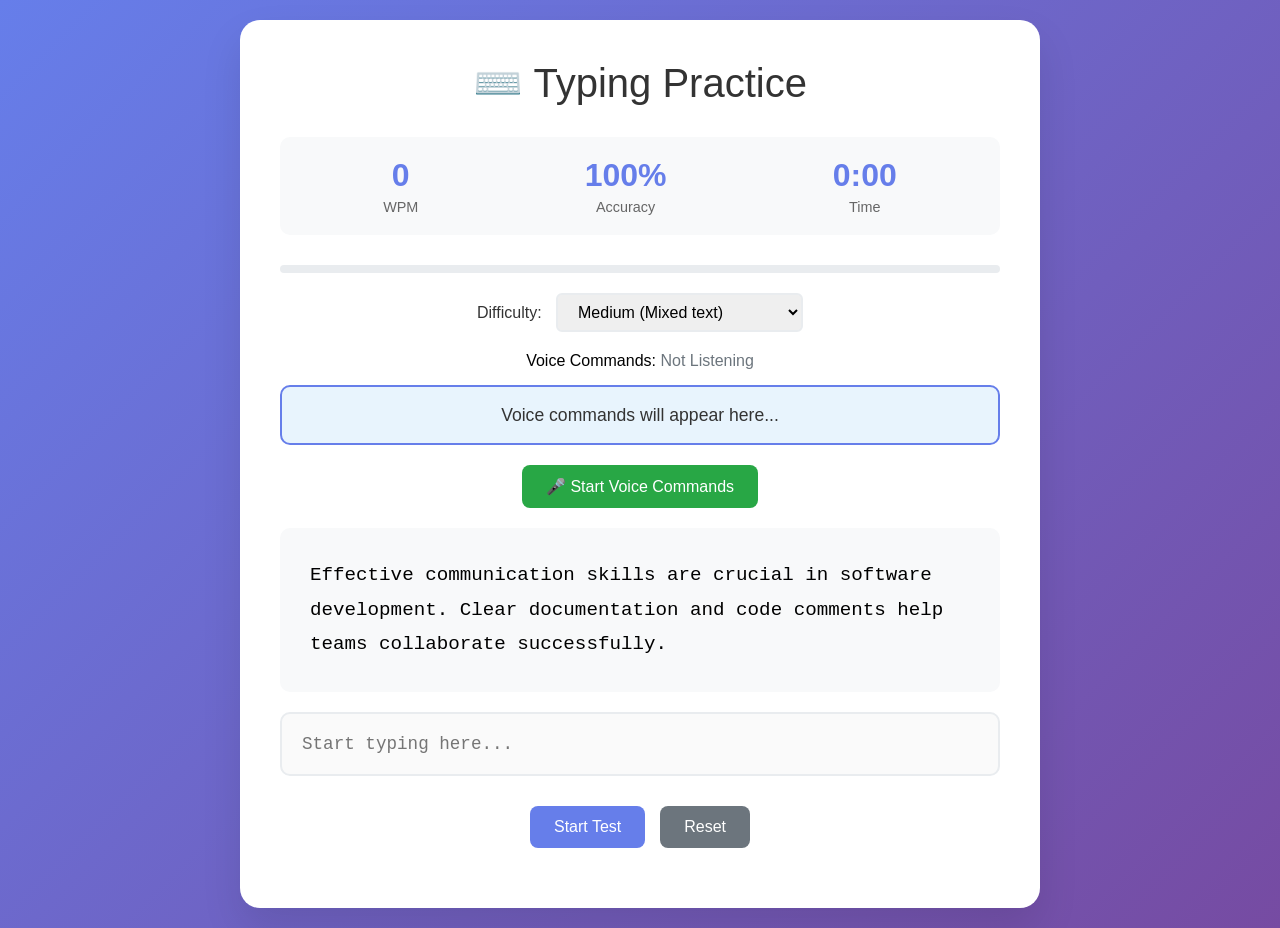
==== commit baca277c: "Refactor typing practice app with simplified design and features Co-authored-by: indiansuperhero786 " ====
--- a/typing-practice.html
+++ b/typing-practice.html
@@ -1,1569 +1,611 @@
 <!DOCTYPE html>
 <html lang="en">
 <head>
-    <meta charset="utf-8"/>
-    <meta content="width=device-width, initial-scale=1.0" name="viewport"/>
-    <title>Professional Typing Practice Tutor</title>
+    <meta charset="UTF-8">
+    <meta name="viewport" content="width=device-width, initial-scale=1.0">
+    <title>Typing Practice</title>
     <style>
-:root {
-    --bg-color: #ffffff;
-    --text-color: #000000;
-    --primary-color: #4CAF50;
-    --secondary-color: #2196F3;
-    --error-color: #f44336;
-    --success-color: #4CAF50;
-    --key-bg: #f0f0f0;
-    --key-border: #ccc;
-    --key-active: #e0e0e0;
-    --panel-bg: #f9f9f9;
-    --border-color: #ddd;
-    --keyboard-text-color: #000000;
-    --hue: 210;
-    --primary: hsl(var(--hue), 70%, 50%);
-    --primary-dark: hsl(var(--hue), 70%, 40%);
-}
-
-[data-theme="dark"] {
-    --bg-color: #1a1a1a;
-    --text-color: #ffffff;
-    --key-bg: #333333;
-    --key-border: #555555;
-    --key-active: #444444;
-    --panel-bg: #2a2a2a;
-    --border-color: #555555;
-}
-
-[data-theme="night"] {
-    --bg-color: #0d1117;
-    --text-color: #c9d1d9;
-    --key-bg: #21262d;
-    --key-border: #30363d;
-    --key-active: #373e47;
-    --panel-bg: #161b22;
-    --border-color: #30363d;
-}
-
-[data-theme="blue"] {
-    --bg-color: #e3f2fd;
-    --text-color: #0d47a1;
-    --key-bg: #bbdefb;
-    --key-border: #90caf9;
-    --key-active: #64b5f6;
-    --panel-bg: #f3e5f5;
-    --border-color: #90caf9;
-}
-
-[data-theme="green"] {
-    --bg-color: #e8f5e8;
-    --text-color: #1b5e20;
-    --key-bg: #c8e6c9;
-    --key-border: #a5d6a7;
-    --key-active: #81c784;
-    --panel-bg: #f1f8e9;
-    --border-color: #a5d6a7;
-}
-
-* {
-    margin: 0;
-    padding: 0;
-    box-sizing: border-box;
-    -webkit-tap-highlight-color: transparent !important;
-    -webkit-touch-callout: none !important;
-    -webkit-user-select: none !important;
-    -moz-user-select: none !important;
-    -ms-user-select: none !important;
-    user-select: none !important;
-    outline: none !important;
-}
-
-*:focus, *:active, *:visited, *:hover {
-    outline: 0 !important;
-    outline: none !important;
-    box-shadow: none !important;
-    -webkit-tap-highlight-color: rgba(0,0,0,0) !important;
-}
-
-body {
-    font-family: 'Segoe UI', Tahoma, Geneva, Verdana, sans-serif;
-    background-color: var(--bg-color);
-    color: var(--text-color);
-    transition: all 0.3s ease;
-    overflow-x: hidden;
-    zoom: 145%;
-}
-
-.container {
-    max-width: 1200px;
-    margin: 0 auto;
-    padding: 20px;
-    position: relative;
-}
-
-/* Header Styles */
-.header {
-    display: flex;
-    justify-content: space-between;
-    align-items: center;
-    margin-bottom: 20px;
-    flex-wrap: wrap;
-}
-
-.level-selector {
-    display: flex;
-    gap: 10px;
-    align-items: center;
-    flex-wrap: wrap;
-}
-
-.level-btn, .lesson-btn, .dashboard-btn {
-    padding: 8px 16px;
-    border: 2px solid var(--border-color);
-    background: var(--key-bg);
-    color: var(--text-color);
-    border-radius: 5px;
-    cursor: pointer;
-    transition: all 0.3s ease;
-}
-
-.level-btn:hover, .lesson-btn:hover, .dashboard-btn:hover {
-    background: var(--key-active);
-    transform: translateY(-2px);
-}
-
-.level-btn.active, .lesson-btn.active {
-    background: var(--primary-color);
-    color: white;
-    border-color: var(--primary-color);
-}
-
-.theme-selector {
-    display: flex;
-    gap: 8px;
-    align-items: center;
-}
-
-.theme-btn {
-    width: 30px;
-    height: 30px;
-    border-radius: 50%;
-    border: 2px solid var(--border-color);
-    cursor: pointer;
-    transition: all 0.3s ease;
-}
-
-.theme-btn:hover {
-    transform: scale(1.1);
-}
-
-.theme-btn.active {
-    border-width: 3px;
-    border-color: var(--primary-color);
-}
-
-.theme-light { background: linear-gradient(45deg, #ffffff, #f0f0f0); }
-.theme-dark { background: linear-gradient(45deg, #1a1a1a, #333333); }
-.theme-night { background: linear-gradient(45deg, #0d1117, #21262d); }
-.theme-blue { background: linear-gradient(45deg, #e3f2fd, #bbdefb); }
-.theme-green { background: linear-gradient(45deg, #e8f5e8, #c8e6c9); }
-
-/* Dashboard Styles */
-.dashboard {
-    display: none;
-    grid-template-columns: repeat(auto-fit, minmax(300px, 1fr));
-    gap: 20px;
-    margin-bottom: 30px;
-}
-
-.dashboard.active {
-    display: grid;
-}
-
-.dashboard-card {
-    background: var(--panel-bg);
-    border: 1px solid var(--border-color);
-    border-radius: 10px;
-    padding: 20px;
-    transition: all 0.3s ease;
-}
-
-.dashboard-card:hover {
-    transform: translateY(-5px);
-    box-shadow: 0 8px 25px rgba(0,0,0,0.1);
-}
-
-.dashboard-card h3 {
-    color: var(--primary-color);
-    margin-bottom: 15px;
-    font-size: 1.2em;
-}
-
-.stat-grid {
-    display: grid;
-    grid-template-columns: repeat(2, 1fr);
-    gap: 10px;
-}
-
-.stat-item {
-    text-align: center;
-    padding: 10px;
-    background: var(--bg-color);
-    border-radius: 5px;
-    border: 1px solid var(--border-color);
-}
-
-.stat-value {
-    font-size: 1.5em;
-    font-weight: bold;
-    color: var(--primary-color);
-}
-
-.stat-label {
-    font-size: 0.8em;
-    color: var(--text-color);
-    opacity: 0.7;
-}
-
-/* Lesson Navigation */
-.lesson-navigation {
-    display: none;
-    background: var(--panel-bg);
-    border: 1px solid var(--border-color);
-    border-radius: 10px;
-    padding: 20px;
-    margin-bottom: 20px;
-}
-
-.lesson-navigation.active {
-    display: block;
-}
-
-.lesson-grid {
-    display: grid;
-    grid-template-columns: repeat(auto-fill, minmax(120px, 1fr));
-    gap: 10px;
-    margin-top: 15px;
-}
-
-.lesson-item {
-    padding: 15px 10px;
-    text-align: center;
-    background: var(--key-bg);
-    border: 1px solid var(--border-color);
-    border-radius: 8px;
-    cursor: pointer;
-    transition: all 0.3s ease;
-    position: relative;
-}
-
-.lesson-item:hover {
-    background: var(--key-active);
-    transform: translateY(-2px);
-}
-
-.lesson-item.completed {
-    background: var(--success-color);
-    color: white;
-}
-
-.lesson-item.locked {
-    opacity: 0.5;
-    cursor: not-allowed;
-}
-
-.lesson-item.current {
-    border-color: var(--primary-color);
-    border-width: 2px;
-}
-
-/* Practice Area */
-.practice-area {
-    display: none;
-}
-
-.practice-area.active {
-    display: block;
-}
-
-.stats-panel {
-    display: grid;
-    grid-template-columns: repeat(auto-fit, minmax(120px, 1fr));
-    gap: 15px;
-    margin-bottom: 20px;
-    padding: 20px;
-    background: var(--panel-bg);
-    border: 1px solid var(--border-color);
-    border-radius: 10px;
-}
-
-.stat-box {
-    text-align: center;
-    padding: 15px;
-    background: var(--bg-color);
-    border-radius: 8px;
-    border: 1px solid var(--border-color);
-}
-
-.stat-number {
-    font-size: 2em;
-    font-weight: bold;
-    color: var(--primary-color);
-}
-
-.stat-text {
-    font-size: 0.9em;
-    color: var(--text-color);
-    opacity: 0.7;
-    margin-top: 5px;
-}
-
-.progress-container {
-    margin-bottom: 20px;
-}
-
-.progress-bar {
-    width: 100%;
-    height: 8px;
-    background: var(--key-bg);
-    border-radius: 4px;
-    overflow: hidden;
-    border: 1px solid var(--border-color);
-}
-
-.progress-fill {
-    height: 100%;
-    background: linear-gradient(90deg, var(--primary-color), var(--secondary-color));
-    width: 0%;
-    transition: width 0.3s ease;
-}
-
-.text-display {
-    background: var(--panel-bg);
-    border: 2px solid var(--border-color);
-    border-radius: 10px;
-    padding: 30px;
-    margin-bottom: 20px;
-    font-size: 1.4em;
-    line-height: 1.8;
-    font-family: 'Courier New', monospace;
-    min-height: 150px;
-    position: relative;
-    overflow: hidden;
-}
-
-.text-content {
-    position: relative;
-    z-index: 2;
-}
-
-.char {
-    position: relative;
-    transition: all 0.1s ease;
-}
-
-.char.correct {
-    background-color: var(--success-color);
-    color: white;
-    border-radius: 3px;
-}
-
-.char.incorrect {
-    background-color: var(--error-color);
-    color: white;
-    border-radius: 3px;
-}
-
-.char.current {
-    background-color: var(--secondary-color);
-    color: white;
-    border-radius: 3px;
-    animation: pulse 1s infinite;
-}
-
-@keyframes pulse {
-    0%, 50% { opacity: 1; }
-    51%, 100% { opacity: 0.6; }
-}
-
-.typing-input {
-    width: 100%;
-    padding: 20px;
-    font-size: 1.2em;
-    border: 2px solid var(--border-color);
-    border-radius: 10px;
-    background: var(--bg-color);
-    color: var(--text-color);
-    font-family: 'Courier New', monospace;
-    margin-bottom: 20px;
-    transition: all 0.3s ease;
-}
-
-.typing-input:focus {
-    border-color: var(--primary-color);
-    box-shadow: 0 0 0 3px rgba(var(--primary-color), 0.1);
-}
-
-.typing-input:disabled {
-    opacity: 0.6;
-    cursor: not-allowed;
-}
-
-/* Virtual Keyboard */
-.keyboard-container {
-    margin-top: 20px;
-    padding: 20px;
-    background: var(--panel-bg);
-    border: 1px solid var(--border-color);
-    border-radius: 10px;
-}
-
-.keyboard {
-    max-width: 900px;
-    margin: 0 auto;
-}
-
-.keyboard-row {
-    display: flex;
-    justify-content: center;
-    margin-bottom: 8px;
-    gap: 4px;
-}
-
-.key {
-    background: var(--key-bg);
-    border: 1px solid var(--key-border);
-    border-radius: 6px;
-    padding: 12px 8px;
-    font-size: 0.9em;
-    font-weight: 500;
-    color: var(--keyboard-text-color);
-    text-align: center;
-    transition: all 0.1s ease;
-    cursor: pointer;
-    min-width: 40px;
-    height: 45px;
-    display: flex;
-    align-items: center;
-    justify-content: center;
-    position: relative;
-}
-
-.key:hover {
-    background: var(--key-active);
-    transform: translateY(-1px);
-}
-
-.key.active {
-    background: var(--primary-color);
-    color: white;
-    transform: translateY(1px);
-    box-shadow: inset 0 2px 4px rgba(0,0,0,0.2);
-}
-
-.key.correct {
-    background: var(--success-color);
-    color: white;
-}
-
-.key.incorrect {
-    background: var(--error-color);
-    color: white;
-}
-
-.key.space {
-    min-width: 300px;
-}
-
-.key.enter {
-    min-width: 80px;
-}
-
-.key.shift, .key.tab {
-    min-width: 70px;
-}
-
-.key.caps {
-    min-width: 80px;
-}
-
-.key.backspace {
-    min-width: 80px;
-}
-
-/* Hand Positioning Guide */
-.hand-guide {
-    display: flex;
-    justify-content: space-around;
-    margin-top: 15px;
-    padding: 15px;
-    background: var(--bg-color);
-    border-radius: 8px;
-    border: 1px solid var(--border-color);
-}
-
-.hand {
-    text-align: center;
-}
-
-.hand-label {
-    font-weight: bold;
-    margin-bottom: 10px;
-    color: var(--primary-color);
-}
-
-.finger-guide {
-    display: flex;
-    gap: 5px;
-    justify-content: center;
-}
-
-.finger {
-    width: 20px;
-    height: 30px;
-    border-radius: 10px 10px 5px 5px;
-    border: 1px solid var(--border-color);
-    background: var(--key-bg);
-    position: relative;
-}
-
-.finger.active {
-    background: var(--primary-color);
-}
-
-/* Control Buttons */
-.controls {
-    display: flex;
-    justify-content: center;
-    gap: 15px;
-    margin: 20px 0;
-    flex-wrap: wrap;
-}
-
-.btn {
-    padding: 12px 24px;
-    border: none;
-    border-radius: 8px;
-    font-size: 1em;
-    font-weight: 500;
-    cursor: pointer;
-    transition: all 0.3s ease;
-    min-width: 120px;
-}
-
-.btn-primary {
-    background: var(--primary-color);
-    color: white;
-}
-
-.btn-primary:hover {
-    background: var(--primary-dark);
-    transform: translateY(-2px);
-}
-
-.btn-secondary {
-    background: var(--key-bg);
-    color: var(--text-color);
-    border: 1px solid var(--border-color);
-}
-
-.btn-secondary:hover {
-    background: var(--key-active);
-    transform: translateY(-2px);
-}
-
-.btn:disabled {
-    opacity: 0.6;
-    cursor: not-allowed;
-    transform: none;
-}
-
-/* Responsive Design */
-@media (max-width: 768px) {
-    body {
-        zoom: 100%;
-    }
-    
-    .container {
-        padding: 10px;
-    }
-    
-    .header {
-        flex-direction: column;
-        gap: 15px;
-        align-items: stretch;
-    }
-    
-    .level-selector {
-        justify-content: center;
-    }
-    
-    .stats-panel {
-        grid-template-columns: repeat(2, 1fr);
-    }
-    
-    .keyboard-row {
-        gap: 2px;
-    }
-    
-    .key {
-        min-width: 30px;
-        height: 35px;
-        font-size: 0.8em;
-        padding: 8px 4px;
-    }
-    
-    .key.space {
-        min-width: 200px;
-    }
-    
-    .key.enter, .key.shift, .key.tab, .key.caps, .key.backspace {
-        min-width: 50px;
-    }
-    
-    .text-display {
-        font-size: 1.1em;
-        padding: 20px;
-    }
-    
-    .typing-input {
-        font-size: 1em;
-        padding: 15px;
-    }
-}
-
-@media (max-width: 480px) {
-    .dashboard {
-        grid-template-columns: 1fr;
-    }
-    
-    .lesson-grid {
-        grid-template-columns: repeat(3, 1fr);
-    }
-    
-    .stats-panel {
-        grid-template-columns: 1fr;
-    }
-    
-    .hand-guide {
-        flex-direction: column;
-        gap: 15px;
-    }
-}
-
-/* Achievement Notifications */
-.achievement {
-    position: fixed;
-    top: 20px;
-    right: 20px;
-    background: var(--success-color);
-    color: white;
-    padding: 15px 20px;
-    border-radius: 8px;
-    box-shadow: 0 4px 12px rgba(0,0,0,0.2);
-    z-index: 1000;
-    transform: translateX(400px);
-    transition: transform 0.3s ease;
-}
-
-.achievement.show {
-    transform: translateX(0);
-}
-
-.achievement-title {
-    font-weight: bold;
-    margin-bottom: 5px;
-}
-
-.achievement-text {
-    font-size: 0.9em;
-    opacity: 0.9;
-}
-
-/* Loading Animation */
-.loading {
-    display: none;
-    text-align: center;
-    padding: 40px;
-}
-
-.loading.active {
-    display: block;
-}
-
-.spinner {
-    width: 40px;
-    height: 40px;
-    border: 4px solid var(--key-bg);
-    border-top: 4px solid var(--primary-color);
-    border-radius: 50%;
-    animation: spin 1s linear infinite;
-    margin: 0 auto 20px;
-}
-
-@keyframes spin {
-    0% { transform: rotate(0deg); }
-    100% { transform: rotate(360deg); }
-}
-
-/* Modal Styles */
-.modal {
-    position: fixed;
-    top: 0;
-    left: 0;
-    width: 100%;
-    height: 100%;
-    background: rgba(0, 0, 0, 0.5);
-    display: none;
-    justify-content: center;
-    align-items: center;
-    z-index: 1000;
-}
-
-.modal.active {
-    display: flex;
-}
-
-.modal-content {
-    background: var(--bg-color);
-    border-radius: 15px;
-    padding: 30px;
-    max-width: 500px;
-    width: 90%;
-    max-height: 80vh;
-    overflow-y: auto;
-    position: relative;
-}
-
-.modal-header {
-    display: flex;
-    justify-content: space-between;
-    align-items: center;
-    margin-bottom: 20px;
-    padding-bottom: 15px;
-    border-bottom: 1px solid var(--border-color);
-}
-
-.modal-title {
-    font-size: 1.5em;
-    font-weight: bold;
-    color: var(--primary-color);
-}
-
-.close-btn {
-    background: none;
-    border: none;
-    font-size: 1.5em;
-    cursor: pointer;
-    color: var(--text-color);
-    width: 30px;
-    height: 30px;
-    display: flex;
-    align-items: center;
-    justify-content: center;
-    border-radius: 50%;
-    transition: all 0.3s ease;
-}
-
-.close-btn:hover {
-    background: var(--key-active);
-}
-
-/* Settings Panel */
-.settings-grid {
-    display: grid;
-    gap: 20px;
-}
-
-.setting-item {
-    display: flex;
-    justify-content: space-between;
-    align-items: center;
-    padding: 15px;
-    background: var(--panel-bg);
-    border-radius: 8px;
-    border: 1px solid var(--border-color);
-}
-
-.setting-label {
-    font-weight: 500;
-}
-
-.setting-control input, .setting-control select {
-    padding: 8px 12px;
-    border: 1px solid var(--border-color);
-    border-radius: 5px;
-    background: var(--bg-color);
-    color: var(--text-color);
-}
-
-/* Results Display */
-.results-container {
-    text-align: center;
-    padding: 20px;
-}
-
-.results-title {
-    font-size: 2em;
-    margin-bottom: 20px;
-    color: var(--primary-color);
-}
-
-.results-grid {
-    display: grid;
-    grid-template-columns: repeat(auto-fit, minmax(150px, 1fr));
-    gap: 15px;
-    margin-bottom: 25px;
-}
-
-.result-item {
-    padding: 20px;
-    background: var(--panel-bg);
-    border-radius: 10px;
-    border: 1px solid var(--border-color);
-}
-
-.result-value {
-    font-size: 2em;
-    font-weight: bold;
-    color: var(--primary-color);
-    margin-bottom: 5px;
-}
-
-.result-label {
-    font-size: 0.9em;
-    color: var(--text-color);
-    opacity: 0.7;
-}
-
-.grade {
-    font-size: 3em;
-    margin: 20px 0;
-    font-weight: bold;
-}
-
-.grade.excellent { color: #4CAF50; }
-.grade.good { color: #2196F3; }
-.grade.average { color: #FF9800; }
-.grade.poor { color: #f44336; }
-
-/* Animations */
-@keyframes fadeIn {
-    from { opacity: 0; transform: translateY(20px); }
-    to { opacity: 1; transform: translateY(0); }
-}
-
-@keyframes slideIn {
-    from { transform: translateX(-100%); }
-    to { transform: translateX(0); }
-}
-
-@keyframes bounce {
-    0%, 20%, 53%, 80%, 100% { transform: translateY(0); }
-    40%, 43% { transform: translateY(-30px); }
-    70% { transform: translateY(-15px); }
-    90% { transform: translateY(-4px); }
-}
-
-.fade-in {
-    animation: fadeIn 0.5s ease-out;
-}
-
-.slide-in {
-    animation: slideIn 0.3s ease-out;
-}
-
-.bounce {
-    animation: bounce 1s ease-out;
-}
-
-/* Tooltips */
-.tooltip {
-    position: relative;
-    cursor: help;
-}
-
-.tooltip::before {
-    content: attr(data-tooltip);
-    position: absolute;
-    bottom: 125%;
-    left: 50%;
-    transform: translateX(-50%);
-    background: var(--text-color);
-    color: var(--bg-color);
-    padding: 8px 12px;
-    border-radius: 6px;
-    font-size: 0.8em;
-    white-space: nowrap;
-    opacity: 0;
-    visibility: hidden;
-    transition: all 0.3s ease;
-    z-index: 1000;
-}
-
-.tooltip::after {
-    content: '';
-    position: absolute;
-    bottom: 115%;
-    left: 50%;
-    transform: translateX(-50%);
-    border: 5px solid transparent;
-    border-top-color: var(--text-color);
-    opacity: 0;
-    visibility: hidden;
-    transition: all 0.3s ease;
-}
-
-.tooltip:hover::before,
-.tooltip:hover::after {
-    opacity: 1;
-    visibility: visible;
-}
+        * {
+            margin: 0;
+            padding: 0;
+            box-sizing: border-box;
+        }
+
+        body {
+            font-family: 'Segoe UI', Tahoma, Geneva, Verdana, sans-serif;
+            background: linear-gradient(135deg, #667eea 0%, #764ba2 100%);
+            min-height: 100vh;
+            display: flex;
+            justify-content: center;
+            align-items: center;
+            padding: 20px;
+        }
+
+        .container {
+            background: white;
+            border-radius: 20px;
+            padding: 40px;
+            box-shadow: 0 20px 40px rgba(0, 0, 0, 0.1);
+            max-width: 800px;
+            width: 100%;
+        }
+
+        h1 {
+            text-align: center;
+            color: #333;
+            margin-bottom: 30px;
+            font-size: 2.5em;
+            font-weight: 300;
+        }
+
+        .stats {
+            display: flex;
+            justify-content: space-around;
+            margin-bottom: 30px;
+            padding: 20px;
+            background: #f8f9fa;
+            border-radius: 10px;
+        }
+
+        .stat {
+            text-align: center;
+        }
+
+        .stat-value {
+            font-size: 2em;
+            font-weight: bold;
+            color: #667eea;
+        }
+
+        .stat-label {
+            color: #666;
+            font-size: 0.9em;
+            margin-top: 5px;
+        }
+
+        .text-display {
+            background: #f8f9fa;
+            padding: 30px;
+            border-radius: 10px;
+            margin-bottom: 20px;
+            font-size: 1.2em;
+            line-height: 1.8;
+            font-family: 'Courier New', monospace;
+            min-height: 120px;
+            position: relative;
+        }
+
+        .char {
+            position: relative;
+        }
+
+        .char.correct {
+            background-color: #d4edda;
+            color: #155724;
+        }
+
+        .char.incorrect {
+            background-color: #f8d7da;
+            color: #721c24;
+        }
+
+        .char.current {
+            background-color: #fff3cd;
+            animation: blink 1s infinite;
+        }
+
+        @keyframes blink {
+            0%, 50% { opacity: 1; }
+            51%, 100% { opacity: 0.3; }
+        }
+
+        .input-area {
+            margin-bottom: 30px;
+        }
+
+        #typing-input {
+            width: 100%;
+            padding: 20px;
+            font-size: 1.1em;
+            border: 2px solid #e9ecef;
+            border-radius: 10px;
+            outline: none;
+            font-family: 'Courier New', monospace;
+            transition: border-color 0.3s ease;
+        }
+
+        #typing-input:focus {
+            border-color: #667eea;
+            box-shadow: 0 0 0 3px rgba(102, 126, 234, 0.1);
+        }
+
+        .controls {
+            display: flex;
+            justify-content: center;
+            gap: 15px;
+            margin-bottom: 20px;
+        }
+
+        button {
+            padding: 12px 24px;
+            font-size: 1em;
+            border: none;
+            border-radius: 8px;
+            cursor: pointer;
+            transition: all 0.3s ease;
+            font-weight: 500;
+        }
+
+        .btn-primary {
+            background: #667eea;
+            color: white;
+        }
+
+        .btn-primary:hover {
+            background: #5a6fd8;
+            transform: translateY(-2px);
+        }
+
+        .btn-secondary {
+            background: #6c757d;
+            color: white;
+        }
+
+        .btn-secondary:hover {
+            background: #5a6268;
+            transform: translateY(-2px);
+        }
+
+        .difficulty-selector {
+            text-align: center;
+            margin-bottom: 20px;
+        }
+
+        .difficulty-selector label {
+            margin-right: 10px;
+            font-weight: 500;
+            color: #333;
+        }
+
+        .difficulty-selector select {
+            padding: 8px 16px;
+            border: 2px solid #e9ecef;
+            border-radius: 6px;
+            font-size: 1em;
+            outline: none;
+        }
+
+        .progress-bar {
+            width: 100%;
+            height: 8px;
+            background: #e9ecef;
+            border-radius: 4px;
+            overflow: hidden;
+            margin-bottom: 20px;
+        }
+
+        .progress-fill {
+            height: 100%;
+            background: linear-gradient(90deg, #667eea, #764ba2);
+            width: 0%;
+            transition: width 0.3s ease;
+        }
+
+        .result-modal {
+            position: fixed;
+            top: 0;
+            left: 0;
+            width: 100%;
+            height: 100%;
+            background: rgba(0, 0, 0, 0.5);
+            display: none;
+            justify-content: center;
+            align-items: center;
+            z-index: 1000;
+        }
+
+        .result-content {
+            background: white;
+            padding: 40px;
+            border-radius: 20px;
+            text-align: center;
+            max-width: 400px;
+            width: 90%;
+        }
+
+        .result-title {
+            font-size: 2em;
+            color: #333;
+            margin-bottom: 20px;
+        }
+
+        .result-stats {
+            margin-bottom: 30px;
+        }
+
+        .result-stat {
+            margin-bottom: 15px;
+            font-size: 1.1em;
+        }
+
+        .hidden {
+            display: none;
+        }
+
+        /* Voice Command Styles */
+        .voice-controls {
+            display: flex;
+            justify-content: center;
+            gap: 15px;
+            margin-bottom: 20px;
+        }
+
+        .voice-display {
+            background: #e8f4fd;
+            border: 2px solid #667eea;
+            border-radius: 10px;
+            padding: 15px;
+            margin-bottom: 20px;
+            min-height: 60px;
+            display: flex;
+            align-items: center;
+            justify-content: center;
+            font-size: 1.1em;
+            color: #333;
+        }
+
+        .voice-status {
+            text-align: center;
+            margin-bottom: 15px;
+            font-weight: 500;
+        }
+
+        .listening {
+            color: #28a745;
+        }
+
+        .not-listening {
+            color: #6c757d;
+        }
+
+        .voice-command-text {
+            font-style: italic;
+            color: #667eea;
+        }
+
+        .btn-voice {
+            background: #28a745;
+            color: white;
+        }
+
+        .btn-voice:hover {
+            background: #218838;
+            transform: translateY(-2px);
+        }
+
+        .btn-voice.listening {
+            background: #dc3545;
+        }
+
+        .btn-voice.listening:hover {
+            background: #c82333;
+        }
     </style>
 </head>
 <body>
     <div class="container">
-        <!-- Header -->
-        <div class="header">
-            <div class="level-selector">
-                <button class="dashboard-btn" id="dashboard-btn">📊 Dashboard</button>
-                <button class="lesson-btn" id="lessons-btn">📚 Lessons</button>
-                <button class="level-btn active" id="practice-btn">⌨️ Practice</button>
-                <button class="btn-secondary" id="settings-btn">⚙️ Settings</button>
+        <h1>⌨️ Typing Practice</h1>
+        
+        <div class="stats">
+            <div class="stat">
+                <div class="stat-value" id="wpm">0</div>
+                <div class="stat-label">WPM</div>
             </div>
-            <div class="theme-selector">
-                <div class="theme-btn theme-light active" data-theme="light" title="Light Theme"></div>
-                <div class="theme-btn theme-dark" data-theme="dark" title="Dark Theme"></div>
-                <div class="theme-btn theme-night" data-theme="night" title="Night Theme"></div>
-                <div class="theme-btn theme-blue" data-theme="blue" title="Blue Theme"></div>
-                <div class="theme-btn theme-green" data-theme="green" title="Green Theme"></div>
+            <div class="stat">
+                <div class="stat-value" id="accuracy">100%</div>
+                <div class="stat-label">Accuracy</div>
+            </div>
+            <div class="stat">
+                <div class="stat-value" id="time">0:00</div>
+                <div class="stat-label">Time</div>
             </div>
         </div>
 
-        <!-- Dashboard -->
-        <div class="dashboard" id="dashboard">
-            <div class="dashboard-card">
-                <h3>📈 Progress Overview</h3>
-                <div class="stat-grid">
-                    <div class="stat-item">
-                        <div class="stat-value" id="avg-wpm">0</div>
-                        <div class="stat-label">Avg WPM</div>
-                    </div>
-                    <div class="stat-item">
-                        <div class="stat-value" id="avg-accuracy">0%</div>
-                        <div class="stat-label">Avg Accuracy</div>
-                    </div>
-                    <div class="stat-item">
-                        <div class="stat-value" id="total-time">0h</div>
-                        <div class="stat-label">Total Time</div>
-                    </div>
-                    <div class="stat-item">
-                        <div class="stat-value" id="lessons-completed">0</div>
-                        <div class="stat-label">Lessons Done</div>
-                    </div>
-                </div>
-            </div>
-            
-            <div class="dashboard-card">
-                <h3>🎯 Recent Achievements</h3>
-                <div id="achievements-list">
-                    <div class="achievement-item">🥉 First lesson completed!</div>
-                    <div class="achievement-item">⚡ 30 WPM milestone reached!</div>
-                    <div class="achievement-item">🎯 90% accuracy achieved!</div>
-                </div>
-            </div>
-            
-            <div class="dashboard-card">
-                <h3>📊 Performance Chart</h3>
-                <canvas id="performance-chart" width="300" height="150"></canvas>
-            </div>
+        <div class="progress-bar">
+            <div class="progress-fill" id="progress"></div>
         </div>
 
-        <!-- Lesson Navigation -->
-        <div class="lesson-navigation" id="lesson-navigation">
-            <h3>📚 Choose Your Lesson</h3>
-            <div class="lesson-grid" id="lesson-grid">
-                <!-- Lessons will be populated by JavaScript -->
-            </div>
+        <div class="difficulty-selector">
+            <label for="difficulty">Difficulty:</label>
+            <select id="difficulty">
+                <option value="easy">Easy (Common words)</option>
+                <option value="medium" selected>Medium (Mixed text)</option>
+                <option value="hard">Hard (Complex sentences)</option>
+            </select>
         </div>
 
-        <!-- Practice Area -->
-        <div class="practice-area active" id="practice-area">
-            <!-- Stats Panel -->
-            <div class="stats-panel">
-                <div class="stat-box">
-                    <div class="stat-number" id="wpm">0</div>
-                    <div class="stat-text">WPM</div>
-                </div>
-                <div class="stat-box">
-                    <div class="stat-number" id="accuracy">100%</div>
-                    <div class="stat-text">Accuracy</div>
-                </div>
-                <div class="stat-box">
-                    <div class="stat-number" id="cpm">0</div>
-                    <div class="stat-text">CPM</div>
-                </div>
-                <div class="stat-box">
-                    <div class="stat-number" id="errors">0</div>
-                    <div class="stat-text">Errors</div>
-                </div>
-                <div class="stat-box">
-                    <div class="stat-number" id="time">0:00</div>
-                    <div class="stat-text">Time</div>
-                </div>
-            </div>
-
-            <!-- Progress Bar -->
-            <div class="progress-container">
-                <div class="progress-bar">
-                    <div class="progress-fill" id="progress-fill"></div>
-                </div>
-            </div>
-
-            <!-- Text Display -->
-            <div class="text-display" id="text-display">
-                <div class="text-content" id="text-content">
-                    Click "Start Practice" to begin typing...
-                </div>
-            </div>
-
-            <!-- Typing Input -->
-            <input type="text" class="typing-input" id="typing-input" placeholder="Start typing here..." disabled>
-
-            <!-- Controls -->
-            <div class="controls">
-                <button class="btn btn-primary" id="start-btn">Start Practice</button>
-                <button class="btn btn-secondary" id="reset-btn">Reset</button>
-                <button class="btn btn-secondary" id="new-text-btn">New Text</button>
-            </div>
-
-            <!-- Virtual Keyboard -->
-            <div class="keyboard-container">
-                <div class="keyboard" id="keyboard">
-                    <!-- Keyboard will be generated by JavaScript -->
-                </div>
-                
-                <!-- Hand Positioning Guide -->
-                <div class="hand-guide">
-                    <div class="hand">
-                        <div class="hand-label">Left Hand</div>
-                        <div class="finger-guide">
-                            <div class="finger" data-finger="pinky-l"></div>
-                            <div class="finger" data-finger="ring-l"></div>
-                            <div class="finger" data-finger="middle-l"></div>
-                            <div class="finger" data-finger="index-l"></div>
-                        </div>
-                    </div>
-                    <div class="hand">
-                        <div class="hand-label">Right Hand</div>
-                        <div class="finger-guide">
-                            <div class="finger" data-finger="index-r"></div>
-                            <div class="finger" data-finger="middle-r"></div>
-                            <div class="finger" data-finger="ring-r"></div>
-                            <div class="finger" data-finger="pinky-r"></div>
-                        </div>
-                    </div>
-                </div>
-            </div>
+        <!-- Voice Command Section -->
+        <div class="voice-status" id="voice-status">Voice Commands: <span class="not-listening">Not Listening</span></div>
+        
+        <div class="voice-display" id="voice-display">
+            Voice commands will appear here...
         </div>
 
-        <!-- Loading Animation -->
-        <div class="loading" id="loading">
-            <div class="spinner"></div>
-            <p>Loading content...</p>
+        <div class="voice-controls">
+            <button class="btn-voice" id="voice-btn">🎤 Start Voice Commands</button>
+        </div>
+
+        <div class="text-display" id="text-display"></div>
+
+        <div class="input-area">
+            <input type="text" id="typing-input" placeholder="Start typing here..." disabled>
+        </div>
+
+        <div class="controls">
+            <button class="btn-primary" id="start-btn">Start Test</button>
+            <button class="btn-secondary" id="reset-btn">Reset</button>
         </div>
     </div>
 
-    <!-- Achievement Notification -->
-    <div class="achievement" id="achievement-popup">
-        <div class="achievement-title" id="achievement-title">Achievement Unlocked!</div>
-        <div class="achievement-text" id="achievement-text">Great job!</div>
-    </div>
-
-    <!-- Settings Modal -->
-    <div class="modal" id="settings-modal">
-        <div class="modal-content">
-            <div class="modal-header">
-                <h3 class="modal-title">⚙️ Settings</h3>
-                <button class="close-btn" id="close-settings">×</button>
+    <div class="result-modal" id="result-modal">
+        <div class="result-content">
+            <h2 class="result-title">Test Complete! 🎉</h2>
+            <div class="result-stats">
+                <div class="result-stat">WPM: <span id="final-wpm">0</span></div>
+                <div class="result-stat">Accuracy: <span id="final-accuracy">100%</span></div>
+                <div class="result-stat">Time: <span id="final-time">0:00</span></div>
             </div>
-            <div class="settings-grid">
-                <div class="setting-item">
-                    <div class="setting-label">Sound Effects</div>
-                    <div class="setting-control">
-                        <input type="checkbox" id="sound-toggle" checked>
-                    </div>
-                </div>
-                <div class="setting-item">
-                    <div class="setting-label">Show Keyboard</div>
-                    <div class="setting-control">
-                        <input type="checkbox" id="keyboard-toggle" checked>
-                    </div>
-                </div>
-                <div class="setting-item">
-                    <div class="setting-label">Difficulty Level</div>
-                    <div class="setting-control">
-                        <select id="difficulty-select">
-                            <option value="beginner">Beginner</option>
-                            <option value="intermediate" selected>Intermediate</option>
-                            <option value="advanced">Advanced</option>
-                            <option value="expert">Expert</option>
-                        </select>
-                    </div>
-                </div>
-                <div class="setting-item">
-                    <div class="setting-label">Font Size</div>
-                    <div class="setting-control">
-                        <select id="font-size-select">
-                            <option value="small">Small</option>
-                            <option value="medium" selected>Medium</option>
-                            <option value="large">Large</option>
-                        </select>
-                    </div>
-                </div>
-            </div>
+            <button class="btn-primary" id="try-again-btn">Try Again</button>
         </div>
     </div>
 
-    <!-- Results Modal -->
-    <div class="modal" id="results-modal">
-        <div class="modal-content">
-            <div class="modal-header">
-                <h3 class="modal-title">🎉 Test Complete!</h3>
-                <button class="close-btn" id="close-results">×</button>
-            </div>
-            <div class="results-container">
-                <div class="grade" id="final-grade">A+</div>
-                <div class="results-grid">
-                    <div class="result-item">
-                        <div class="result-value" id="final-wpm">0</div>
-                        <div class="result-label">WPM</div>
-                    </div>
-                    <div class="result-item">
-                        <div class="result-value" id="final-accuracy">100%</div>
-                        <div class="result-label">Accuracy</div>
-                    </div>
-                    <div class="result-item">
-                        <div class="result-value" id="final-cpm">0</div>
-                        <div class="result-label">CPM</div>
-                    </div>
-                    <div class="result-item">
-                        <div class="result-value" id="final-time">0:00</div>
-                        <div class="result-label">Time</div>
-                    </div>
-                </div>
-                <div class="controls">
-                    <button class="btn btn-primary" id="try-again-btn">Try Again</button>
-                    <button class="btn btn-secondary" id="next-lesson-btn">Next Lesson</button>
-                </div>
-            </div>
-        </div>
-    </div>
-
     <script>
-        class ProfessionalTypingTutor {
+        class TypingTest {
             constructor() {
-                this.currentView = 'practice';
-                this.currentTheme = 'light';
-                this.currentLesson = 0;
-                this.isActive = false;
-                this.startTime = null;
+                this.texts = {
+                    easy: [
+                        "the quick brown fox jumps over the lazy dog",
+                        "hello world this is a simple typing test",
+                        "practice makes perfect when you type every day",
+                        "coding is fun and rewarding for many people"
+                    ],
+                    medium: [
+                        "JavaScript is a versatile programming language that runs in browsers and servers. It enables interactive web development and modern applications.",
+                        "The art of programming requires patience, logic, and creativity. Developers solve complex problems by breaking them into smaller, manageable pieces.",
+                        "Technology advances rapidly in our digital age. Staying current with new tools and frameworks is essential for professional growth.",
+                        "Effective communication skills are crucial in software development. Clear documentation and code comments help teams collaborate successfully."
+                    ],
+                    hard: [
+                        "Asynchronous programming paradigms, including promises and async/await syntax, revolutionize how developers handle concurrent operations in modern JavaScript applications.",
+                        "Machine learning algorithms utilize statistical methods to identify patterns in large datasets, enabling predictive analytics and automated decision-making processes.",
+                        "Cybersecurity professionals implement multi-layered defense strategies, incorporating encryption protocols, access controls, and continuous monitoring systems.",
+                        "Cloud computing architectures leverage distributed systems, microservices, and containerization technologies to achieve scalability and fault tolerance."
+                    ]
+                };
+                
                 this.currentText = '';
                 this.currentIndex = 0;
+                this.startTime = null;
+                this.endTime = null;
                 this.errors = 0;
-                this.totalKeystrokes = 0;
+                this.isActive = false;
                 this.timer = null;
-                this.settings = {
-                    soundEffects: true,
-                    showKeyboard: true,
-                    difficulty: 'intermediate',
-                    fontSize: 'medium'
-                };
-                
-                this.lessons = this.generateLessons();
-                this.texts = this.generateTexts();
-                this.fingerMap = this.createFingerMap();
-                this.keyboardLayout = this.createKeyboardLayout();
-                
-                this.initializeApp();
-            }
-
-            generateLessons() {
-                return [
-                    { id: 1, title: 'Home Row', keys: 'asdf jkl;', completed: false, locked: false },
-                    { id: 2, title: 'Top Row', keys: 'qwer tyui op', completed: false, locked: true },
-                    { id: 3, title: 'Bottom Row', keys: 'zxcv bnm,', completed: false, locked: true },
-                    { id: 4, title: 'Numbers', keys: '1234567890', completed: false, locked: true },
-                    { id: 5, title: 'Special Chars', keys: '!@#$%^&*()', completed: false, locked: true },
-                    { id: 6, title: 'Common Words', keys: 'the and for you', completed: false, locked: true },
-                    { id: 7, title: 'Sentences', keys: 'full sentences', completed: false, locked: true },
-                    { id: 8, title: 'Paragraphs', keys: 'multiple lines', completed: false, locked: true },
-                ];
-            }
-
-            generateTexts() {
-                return {
-                    beginner: [
-                        "the quick brown fox jumps over the lazy dog",
-                        "a simple sentence for practice typing skills",
-                        "hello world this is fun and easy to type",
-                        "practice makes perfect when you type daily"
-                    ],
-                    intermediate: [
-                        "JavaScript is a versatile programming language that enables dynamic web development and interactive user experiences.",
-                        "The art of touch typing requires muscle memory, proper finger positioning, and consistent daily practice sessions.",
-                        "Modern technology has revolutionized communication, making global connections faster and more accessible than ever before.",
-                        "Effective teamwork combines individual strengths, clear communication, and shared goals to achieve remarkable results."
-                    ],
-                    advanced: [
-                        "Asynchronous programming paradigms, including promises and async/await syntax, fundamentally transform how developers handle concurrent operations and complex state management in modern applications.",
-                        "Machine learning algorithms leverage statistical models and neural networks to process vast datasets, enabling predictive analytics and intelligent automation across diverse industries.",
-                        "Cybersecurity professionals implement multi-layered defense strategies, incorporating advanced encryption protocols, behavioral analysis, and continuous threat monitoring systems.",
-                        "Quantum computing represents a paradigmatic shift in computational theory, utilizing quantum mechanical phenomena like superposition and entanglement to solve previously intractable problems."
-                    ],
-                    expert: [
-                        "The implementation of distributed microservices architectures necessitates comprehensive understanding of container orchestration, service mesh technologies, circuit breakers, and eventual consistency patterns.",
-                        "Cryptographic hash functions, specifically SHA-256 and its variants, provide computational mechanisms for ensuring data integrity, digital signatures, and proof-of-work consensus algorithms in blockchain systems.",
-                        "Functional programming languages emphasize immutability, higher-order functions, currying, and monadic compositions to create more predictable, testable, and maintainable software systems.",
-                        "Advanced compiler optimizations, including dead code elimination, loop unrolling, vectorization, and interprocedural analysis, significantly enhance runtime performance and memory efficiency."
-                    ]
-                };
-            }
-
-            createFingerMap() {
-                return {
-                    'q': 'pinky-l', 'w': 'ring-l', 'e': 'middle-l', 'r': 'index-l', 't': 'index-l',
-                    'y': 'index-r', 'u': 'index-r', 'i': 'middle-r', 'o': 'ring-r', 'p': 'pinky-r',
-                    'a': 'pinky-l', 's': 'ring-l', 'd': 'middle-l', 'f': 'index-l', 'g': 'index-l',
-                    'h': 'index-r', 'j': 'index-r', 'k': 'middle-r', 'l': 'ring-r', ';': 'pinky-r',
-                    'z': 'pinky-l', 'x': 'ring-l', 'c': 'middle-l', 'v': 'index-l', 'b': 'index-l',
-                    'n': 'index-r', 'm': 'index-r', ',': 'middle-r', '.': 'ring-r', '/': 'pinky-r',
-                    ' ': 'thumb'
-                };
-            }
-
-            createKeyboardLayout() {
-                return [
-                    ['`', '1', '2', '3', '4', '5', '6', '7', '8', '9', '0', '-', '=', 'Backspace'],
-                    ['Tab', 'q', 'w', 'e', 'r', 't', 'y', 'u', 'i', 'o', 'p', '[', ']', '\\'],
-                    ['Caps', 'a', 's', 'd', 'f', 'g', 'h', 'j', 'k', 'l', ';', "'", 'Enter'],
-                    ['Shift', 'z', 'x', 'c', 'v', 'b', 'n', 'm', ',', '.', '/', 'Shift'],
-                    ['Ctrl', 'Alt', 'Space', 'Alt', 'Ctrl']
-                ];
-            }
-
-            initializeApp() {
-                this.loadSettings();
+                
+                // Voice recognition properties
+                this.recognition = null;
+                this.isListening = false;
+                
+                this.initializeElements();
                 this.setupEventListeners();
-                this.renderKeyboard();
-                this.renderLessons();
+                this.setupVoiceRecognition();
                 this.loadNewText();
-                this.updateUI();
-            }
-
-            loadSettings() {
-                const saved = localStorage.getItem('typingTutorSettings');
-                if (saved) {
-                    this.settings = { ...this.settings, ...JSON.parse(saved) };
-                }
-                this.applySettings();
-            }
-
-            saveSettings() {
-                localStorage.setItem('typingTutorSettings', JSON.stringify(this.settings));
-            }
-
-            applySettings() {
-                document.getElementById('sound-toggle').checked = this.settings.soundEffects;
-                document.getElementById('keyboard-toggle').checked = this.settings.showKeyboard;
-                document.getElementById('difficulty-select').value = this.settings.difficulty;
-                document.getElementById('font-size-select').value = this.settings.fontSize;
-                
-                const keyboardContainer = document.querySelector('.keyboard-container');
-                keyboardContainer.style.display = this.settings.showKeyboard ? 'block' : 'none';
-            }
-
+            }
+            
+            initializeElements() {
+                this.textDisplay = document.getElementById('text-display');
+                this.typingInput = document.getElementById('typing-input');
+                this.startBtn = document.getElementById('start-btn');
+                this.resetBtn = document.getElementById('reset-btn');
+                this.difficultySelect = document.getElementById('difficulty');
+                this.wpmDisplay = document.getElementById('wpm');
+                this.accuracyDisplay = document.getElementById('accuracy');
+                this.timeDisplay = document.getElementById('time');
+                this.progressBar = document.getElementById('progress');
+                this.resultModal = document.getElementById('result-modal');
+                this.tryAgainBtn = document.getElementById('try-again-btn');
+                
+                // Voice elements
+                this.voiceBtn = document.getElementById('voice-btn');
+                this.voiceDisplay = document.getElementById('voice-display');
+                this.voiceStatus = document.getElementById('voice-status');
+            }
+            
             setupEventListeners() {
-                // Navigation
-                document.getElementById('dashboard-btn').addEventListener('click', () => this.switchView('dashboard'));
-                document.getElementById('lessons-btn').addEventListener('click', () => this.switchView('lessons'));
-                document.getElementById('practice-btn').addEventListener('click', () => this.switchView('practice'));
-                
-                // Theme switching
-                document.querySelectorAll('.theme-btn').forEach(btn => {
-                    btn.addEventListener('click', () => this.switchTheme(btn.dataset.theme));
-                });
-                
-                // Practice controls
-                document.getElementById('start-btn').addEventListener('click', () => this.startPractice());
-                document.getElementById('reset-btn').addEventListener('click', () => this.resetPractice());
-                document.getElementById('new-text-btn').addEventListener('click', () => this.loadNewText());
-                
-                // Typing input
-                document.getElementById('typing-input').addEventListener('input', (e) => this.handleInput(e));
-                document.getElementById('typing-input').addEventListener('keydown', (e) => this.handleKeyDown(e));
-                document.getElementById('typing-input').addEventListener('keyup', (e) => this.handleKeyUp(e));
-                
-                // Settings
-                document.getElementById('settings-btn').addEventListener('click', () => this.openSettings());
-                document.getElementById('close-settings').addEventListener('click', () => this.closeSettings());
-                
-                // Settings controls
-                document.getElementById('sound-toggle').addEventListener('change', (e) => {
-                    this.settings.soundEffects = e.target.checked;
-                    this.saveSettings();
-                });
-                
-                document.getElementById('keyboard-toggle').addEventListener('change', (e) => {
-                    this.settings.showKeyboard = e.target.checked;
-                    this.applySettings();
-                    this.saveSettings();
-                });
-                
-                document.getElementById('difficulty-select').addEventListener('change', (e) => {
-                    this.settings.difficulty = e.target.value;
-                    this.loadNewText();
-                    this.saveSettings();
-                });
-                
-                // Results modal
-                document.getElementById('close-results').addEventListener('click', () => this.closeResults());
-                document.getElementById('try-again-btn').addEventListener('click', () => this.tryAgain());
-                document.getElementById('next-lesson-btn').addEventListener('click', () => this.nextLesson());
-                
-                // Global keyboard events
-                document.addEventListener('keydown', (e) => this.globalKeyDown(e));
-            }
-
-            switchView(view) {
-                this.currentView = view;
-                
-                // Update navigation buttons
-                document.querySelectorAll('.level-btn, .lesson-btn, .dashboard-btn').forEach(btn => {
-                    btn.classList.remove('active');
-                });
-                
-                document.getElementById(`${view}-btn`).classList.add('active');
-                
-                // Show/hide sections
-                document.getElementById('dashboard').classList.toggle('active', view === 'dashboard');
-                document.getElementById('lesson-navigation').classList.toggle('active', view === 'lessons');
-                document.getElementById('practice-area').classList.toggle('active', view === 'practice');
-                
-                if (view === 'dashboard') {
-                    this.updateDashboard();
-                }
-            }
-
-            switchTheme(theme) {
-                this.currentTheme = theme;
-                document.documentElement.setAttribute('data-theme', theme);
-                
-                document.querySelectorAll('.theme-btn').forEach(btn => {
-                    btn.classList.remove('active');
-                });
-                document.querySelector(`[data-theme="${theme}"]`).classList.add('active');
-                
-                localStorage.setItem('typingTutorTheme', theme);
-            }
-
-            renderKeyboard() {
-                const keyboard = document.getElementById('keyboard');
-                keyboard.innerHTML = '';
-                
-                this.keyboardLayout.forEach(row => {
-                    const rowElement = document.createElement('div');
-                    rowElement.className = 'keyboard-row';
+                this.startBtn.addEventListener('click', () => this.startTest());
+                this.resetBtn.addEventListener('click', () => this.resetTest());
+                this.typingInput.addEventListener('input', (e) => this.handleInput(e));
+                this.difficultySelect.addEventListener('change', () => this.loadNewText());
+                this.tryAgainBtn.addEventListener('click', () => this.closeResultModal());
+                this.voiceBtn.addEventListener('click', () => this.toggleVoiceRecognition());
+            }
+            
+            setupVoiceRecognition() {
+                if ('webkitSpeechRecognition' in window || 'SpeechRecognition' in window) {
+                    const SpeechRecognition = window.SpeechRecognition || window.webkitSpeechRecognition;
+                    this.recognition = new SpeechRecognition();
                     
-                    row.forEach(key => {
-                        const keyElement = document.createElement('div');
-                        keyElement.className = 'key';
-                        keyElement.textContent = key;
-                        keyElement.dataset.key = key.toLowerCase();
+                    this.recognition.continuous = true;
+                    this.recognition.interimResults = true;
+                    this.recognition.lang = 'en-US';
+                    
+                    this.recognition.onstart = () => {
+                        this.isListening = true;
+                        this.updateVoiceStatus();
+                        this.voiceDisplay.textContent = 'Listening...';
+                    };
+                    
+                    this.recognition.onresult = (event) => {
+                        let finalTranscript = '';
+                        let interimTranscript = '';
                         
-                        // Add special classes for larger keys
-                        if (key === 'Space') {
-                            keyElement.classList.add('space');
-                            keyElement.textContent = '';
-                        } else if (['Enter', 'Backspace', 'Tab', 'Caps', 'Shift', 'Ctrl', 'Alt'].includes(key)) {
-                            keyElement.classList.add(key.toLowerCase());
+                        for (let i = event.resultIndex; i < event.results.length; i++) {
+                            const transcript = event.results[i][0].transcript;
+                            if (event.results[i].isFinal) {
+                                finalTranscript += transcript;
+                            } else {
+                                interimTranscript += transcript;
+                            }
                         }
                         
-                        rowElement.appendChild(keyElement);
-                    });
+                        // Display the voice command on screen
+                        if (finalTranscript) {
+                            this.voiceDisplay.innerHTML = `<span class="voice-command-text">"${finalTranscript.trim()}"</span>`;
+                            this.processVoiceCommand(finalTranscript.trim());
+                        } else if (interimTranscript) {
+                            this.voiceDisplay.innerHTML = `<span class="voice-command-text">"${interimTranscript.trim()}..."</span>`;
+                        }
+                    };
                     
-                    keyboard.appendChild(rowElement);
-                });
-            }
-
-            renderLessons() {
-                const lessonGrid = document.getElementById('lesson-grid');
-                lessonGrid.innerHTML = '';
-                
-                this.lessons.forEach((lesson, index) => {
-                    const lessonElement = document.createElement('div');
-                    lessonElement.className = 'lesson-item';
-                    lessonElement.innerHTML = `
-                        <div class="lesson-title">Lesson ${lesson.id}</div>
-                        <div class="lesson-subtitle">${lesson.title}</div>
-                    `;
+                    this.recognition.onerror = (event) => {
+                        console.error('Voice recognition error:', event.error);
+                        this.voiceDisplay.textContent = `Error: ${event.error}`;
+                    };
                     
-                    if (lesson.completed) {
-                        lessonElement.classList.add('completed');
-                    } else if (lesson.locked) {
-                        lessonElement.classList.add('locked');
-                    } else {
-                        lessonElement.classList.add('current');
-                        lessonElement.addEventListener('click', () => this.selectLesson(index));
+                    this.recognition.onend = () => {
+                        this.isListening = false;
+                        this.updateVoiceStatus();
+                        if (this.voiceDisplay.textContent === 'Listening...') {
+                            this.voiceDisplay.textContent = 'Voice commands will appear here...';
+                        }
+                    };
+                } else {
+                    this.voiceDisplay.textContent = 'Voice recognition not supported in this browser';
+                    this.voiceBtn.disabled = true;
+                }
+            }
+            
+            toggleVoiceRecognition() {
+                if (!this.recognition) return;
+                
+                if (this.isListening) {
+                    this.recognition.stop();
+                } else {
+                    this.recognition.start();
+                }
+            }
+            
+            updateVoiceStatus() {
+                const statusSpan = this.voiceStatus.querySelector('span');
+                if (this.isListening) {
+                    statusSpan.textContent = 'Listening';
+                    statusSpan.className = 'listening';
+                    this.voiceBtn.textContent = '🔴 Stop Voice Commands';
+                    this.voiceBtn.classList.add('listening');
+                } else {
+                    statusSpan.textContent = 'Not Listening';
+                    statusSpan.className = 'not-listening';
+                    this.voiceBtn.textContent = '🎤 Start Voice Commands';
+                    this.voiceBtn.classList.remove('listening');
+                }
+            }
+            
+            processVoiceCommand(command) {
+                const lowerCommand = command.toLowerCase();
+                
+                // Voice commands
+                if (lowerCommand.includes('start test') || lowerCommand.includes('start typing')) {
+                    if (!this.isActive) {
+                        this.startTest();
+                        this.voiceDisplay.innerHTML = `<span class="voice-command-text">"${command}"</span> - Starting test...`;
                     }
-                    
-                    lessonGrid.appendChild(lessonElement);
-                });
-            }
-
-            selectLesson(index) {
-                this.currentLesson = index;
-                this.switchView('practice');
-                this.loadLessonText();
-            }
-
-            loadLessonText() {
-                const lesson = this.lessons[this.currentLesson];
-                // Generate practice text based on lesson focus
-                this.currentText = this.generateLessonText(lesson);
-                this.displayText();
-                this.resetStats();
-            }
-
-            generateLessonText(lesson) {
-                // Generate appropriate text based on lesson type
-                const words = lesson.keys.split(' ');
-                let text = '';
-                
-                for (let i = 0; i < 5; i++) {
-                    text += words[Math.floor(Math.random() * words.length)] + ' ';
+                } else if (lowerCommand.includes('reset') || lowerCommand.includes('restart')) {
+                    this.resetTest();
+                    this.voiceDisplay.innerHTML = `<span class="voice-command-text">"${command}"</span> - Resetting test...`;
+                } else if (lowerCommand.includes('easy') || lowerCommand.includes('beginner')) {
+                    this.difficultySelect.value = 'easy';
+                    this.loadNewText();
+                    this.voiceDisplay.innerHTML = `<span class="voice-command-text">"${command}"</span> - Changed to Easy difficulty`;
+                } else if (lowerCommand.includes('medium') || lowerCommand.includes('intermediate')) {
+                    this.difficultySelect.value = 'medium';
+                    this.loadNewText();
+                    this.voiceDisplay.innerHTML = `<span class="voice-command-text">"${command}"</span> - Changed to Medium difficulty`;
+                } else if (lowerCommand.includes('hard') || lowerCommand.includes('difficult') || lowerCommand.includes('advanced')) {
+                    this.difficultySelect.value = 'hard';
+                    this.loadNewText();
+                    this.voiceDisplay.innerHTML = `<span class="voice-command-text">"${command}"</span> - Changed to Hard difficulty`;
+                } else {
+                    // Just display the command as spoken
+                    this.voiceDisplay.innerHTML = `<span class="voice-command-text">"${command}"</span>`;
                 }
                 
-                return text.trim();
-            }
-
+                // Auto-clear after 5 seconds
+                setTimeout(() => {
+                    if (this.voiceDisplay.innerHTML.includes(command)) {
+                        this.voiceDisplay.textContent = 'Voice commands will appear here...';
+                    }
+                }, 5000);
+            }
+            
             loadNewText() {
-                const difficulty = this.settings.difficulty;
+                const difficulty = this.difficultySelect.value;
                 const texts = this.texts[difficulty];
                 this.currentText = texts[Math.floor(Math.random() * texts.length)];
                 this.displayText();
                 this.resetStats();
             }
-
+            
             displayText() {
-                const textContent = document.getElementById('text-content');
-                textContent.innerHTML = this.currentText
+                this.textDisplay.innerHTML = this.currentText
                     .split('')
-                    .map((char, index) => `<span class="char" data-index="${index}">${char === ' ' ? '&nbsp;' : char}</span>`)
+                    .map((char, index) => `<span class="char" data-index="${index}">${char}</span>`)
                     .join('');
             }
-
-            startPractice() {
-                if (this.isActive) return;
-                
+            
+            startTest() {
                 this.isActive = true;
                 this.startTime = new Date();
-                this.currentIndex = 0;
-                this.errors = 0;
-                this.totalKeystrokes = 0;
-                
-                const input = document.getElementById('typing-input');
-                input.disabled = false;
-                input.value = '';
-                input.focus();
-                
-                const startBtn = document.getElementById('start-btn');
-                startBtn.textContent = 'Typing...';
-                startBtn.disabled = true;
-                
+                this.typingInput.disabled = false;
+                this.typingInput.focus();
+                this.startBtn.textContent = 'Testing...';
+                this.startBtn.disabled = true;
                 this.startTimer();
-                this.updateCharacterHighlight();
-            }
-
-            resetPractice() {
-                this.isActive = false;
-                this.startTime = null;
-                this.currentIndex = 0;
-                this.errors = 0;
-                this.totalKeystrokes = 0;
-                
-                clearInterval(this.timer);
-                
-                const input = document.getElementById('typing-input');
-                input.disabled = true;
-                input.value = '';
-                
-                const startBtn = document.getElementById('start-btn');
-                startBtn.textContent = 'Start Practice';
-                startBtn.disabled = false;
-                
-                this.resetStats();
-                this.clearCharacterHighlights();
-                this.clearKeyboardHighlights();
-            }
-
+            }
+            
             startTimer() {
                 this.timer = setInterval(() => {
                     if (this.startTime) {
                         const elapsed = Math.floor((new Date() - this.startTime) / 1000);
                         const minutes = Math.floor(elapsed / 60);
                         const seconds = elapsed % 60;
-                        document.getElementById('time').textContent = `${minutes}:${seconds.toString().padStart(2, '0')}`;
+                        this.timeDisplay.textContent = `${minutes}:${seconds.toString().padStart(2, '0')}`;
                     }
                 }, 1000);
             }
-
+            
             handleInput(e) {
                 if (!this.isActive) return;
                 
                 const inputValue = e.target.value;
                 const inputLength = inputValue.length;
                 
+                // Update character styling
                 this.updateCharacterStyling(inputValue);
-                this.updateProgress(inputLength);
+                
+                // Update progress
+                const progress = (inputLength / this.currentText.length) * 100;
+                this.progressBar.style.width = `${progress}%`;
+                
+                // Check if test is complete
+                if (inputLength === this.currentText.length) {
+                    this.endTest();
+                }
+                
+                // Update stats
                 this.updateStats(inputValue);
-                
-                if (inputLength === this.currentText.length) {
-                    this.endPractice();
-                }
-            }
-
-            handleKeyDown(e) {
-                if (!this.isActive) return;
-                
-                this.totalKeystrokes++;
-                this.highlightKey(e.key);
-                this.highlightFinger(e.key);
-                
-                if (this.settings.soundEffects) {
-                    this.playTypingSound();
-                }
-            }
-
-            handleKeyUp(e) {
-                if (!this.isActive) return;
-                
-                this.clearKeyHighlight(e.key);
-                this.clearFingerHighlight(e.key);
-            }
-
-            globalKeyDown(e) {
-                // Handle global shortcuts
-                if (e.ctrlKey && e.key === 'Enter') {
-                    e.preventDefault();
-                    if (!this.isActive) {
-                        this.startPractice();
-                    } else {
-                        this.resetPractice();
-                    }
-                }
-            }
-
+            }
+            
             updateCharacterStyling(inputValue) {
-                const chars = document.querySelectorAll('.char');
+                const chars = this.textDisplay.querySelectorAll('.char');
                 
                 chars.forEach((char, index) => {
                     char.className = 'char';
@@ -1573,47 +615,23 @@
                             char.classList.add('correct');
                         } else {
                             char.classList.add('incorrect');
-                            if (index >= this.currentIndex) {
-                                this.errors++;
-                                this.currentIndex = index + 1;
-                            }
                         }
                     } else if (index === inputValue.length) {
                         char.classList.add('current');
                     }
                 });
-                
-                this.updateCharacterHighlight();
-            }
-
-            updateCharacterHighlight() {
-                const input = document.getElementById('typing-input');
-                const currentIndex = input.value.length;
-                
-                if (currentIndex < this.currentText.length) {
-                    const nextChar = this.currentText[currentIndex];
-                    this.highlightNextKey(nextChar);
+            }
+            
+            updateStats(inputValue) {
+                // Calculate WPM
+                if (this.startTime) {
+                    const timeElapsed = (new Date() - this.startTime) / 1000 / 60; // in minutes
+                    const wordsTyped = inputValue.length / 5; // average word length
+                    const wpm = Math.round(wordsTyped / timeElapsed) || 0;
+                    this.wpmDisplay.textContent = wpm;
                 }
-            }
-
-            updateProgress(inputLength) {
-                const progress = (inputLength / this.currentText.length) * 100;
-                document.getElementById('progress-fill').style.width = `${progress}%`;
-            }
-
-            updateStats(inputValue) {
-                const timeElapsed = this.startTime ? (new Date() - this.startTime) / 1000 / 60 : 0;
-                
-                // WPM calculation
-                const wordsTyped = inputValue.length / 5;
-                const wpm = timeElapsed > 0 ? Math.round(wordsTyped / timeElapsed) : 0;
-                document.getElementById('wpm').textContent = Math.max(0, wpm);
-                
-                // CPM calculation
-                const cpm = timeElapsed > 0 ? Math.round(inputValue.length / timeElapsed) : 0;
-                document.getElementById('cpm').textContent = Math.max(0, cpm);
-                
-                // Accuracy calculation
+                
+                // Calculate accuracy
                 let correctChars = 0;
                 for (let i = 0; i < inputValue.length; i++) {
                     if (inputValue[i] === this.currentText[i]) {
@@ -1621,269 +639,62 @@
                     }
                 }
                 const accuracy = inputValue.length > 0 ? Math.round((correctChars / inputValue.length) * 100) : 100;
-                document.getElementById('accuracy').textContent = `${accuracy}%`;
-                
-                // Errors
-                document.getElementById('errors').textContent = this.errors;
-            }
-
-            highlightKey(key) {
-                const keyElement = document.querySelector(`[data-key="${key.toLowerCase()}"]`);
-                if (keyElement) {
-                    keyElement.classList.add('active');
-                }
-            }
-
-            clearKeyHighlight(key) {
-                const keyElement = document.querySelector(`[data-key="${key.toLowerCase()}"]`);
-                if (keyElement) {
-                    keyElement.classList.remove('active');
-                }
-            }
-
-            highlightNextKey(char) {
-                this.clearKeyboardHighlights();
-                const keyElement = document.querySelector(`[data-key="${char.toLowerCase()}"]`);
-                if (keyElement) {
-                    keyElement.style.background = 'var(--secondary-color)';
-                    keyElement.style.color = 'white';
-                }
-            }
-
-            clearKeyboardHighlights() {
-                document.querySelectorAll('.key').forEach(key => {
-                    key.style.background = '';
-                    key.style.color = '';
-                    key.classList.remove('correct', 'incorrect');
-                });
-            }
-
-            highlightFinger(key) {
-                const finger = this.fingerMap[key.toLowerCase()];
-                if (finger) {
-                    const fingerElement = document.querySelector(`[data-finger="${finger}"]`);
-                    if (fingerElement) {
-                        fingerElement.classList.add('active');
-                    }
-                }
-            }
-
-            clearFingerHighlight(key) {
-                const finger = this.fingerMap[key.toLowerCase()];
-                if (finger) {
-                    const fingerElement = document.querySelector(`[data-finger="${finger}"]`);
-                    if (fingerElement) {
-                        fingerElement.classList.remove('active');
-                    }
-                }
-            }
-
-            clearCharacterHighlights() {
-                document.querySelectorAll('.char').forEach(char => {
-                    char.className = 'char';
-                });
-            }
-
+                this.accuracyDisplay.textContent = `${accuracy}%`;
+            }
+            
+            endTest() {
+                this.isActive = false;
+                this.endTime = new Date();
+                this.typingInput.disabled = true;
+                clearInterval(this.timer);
+                this.showResults();
+            }
+            
+            showResults() {
+                const finalWpm = this.wpmDisplay.textContent;
+                const finalAccuracy = this.accuracyDisplay.textContent;
+                const finalTime = this.timeDisplay.textContent;
+                
+                document.getElementById('final-wpm').textContent = finalWpm;
+                document.getElementById('final-accuracy').textContent = finalAccuracy;
+                document.getElementById('final-time').textContent = finalTime;
+                
+                this.resultModal.style.display = 'flex';
+            }
+            
+            closeResultModal() {
+                this.resultModal.style.display = 'none';
+                this.resetTest();
+            }
+            
+            resetTest() {
+                this.isActive = false;
+                this.currentIndex = 0;
+                this.startTime = null;
+                this.endTime = null;
+                this.errors = 0;
+                
+                this.typingInput.value = '';
+                this.typingInput.disabled = true;
+                this.startBtn.textContent = 'Start Test';
+                this.startBtn.disabled = false;
+                
+                clearInterval(this.timer);
+                this.resetStats();
+                this.loadNewText();
+            }
+            
             resetStats() {
-                document.getElementById('wpm').textContent = '0';
-                document.getElementById('accuracy').textContent = '100%';
-                document.getElementById('cpm').textContent = '0';
-                document.getElementById('errors').textContent = '0';
-                document.getElementById('time').textContent = '0:00';
-                document.getElementById('progress-fill').style.width = '0%';
-            }
-
-            endPractice() {
-                this.isActive = false;
-                clearInterval(this.timer);
-                
-                const input = document.getElementById('typing-input');
-                input.disabled = true;
-                
-                const startBtn = document.getElementById('start-btn');
-                startBtn.textContent = 'Start Practice';
-                startBtn.disabled = false;
-                
-                this.clearKeyboardHighlights();
-                this.showResults();
-                this.saveProgress();
-            }
-
-            showResults() {
-                const wpm = document.getElementById('wpm').textContent;
-                const accuracy = document.getElementById('accuracy').textContent;
-                const cpm = document.getElementById('cpm').textContent;
-                const time = document.getElementById('time').textContent;
-                
-                document.getElementById('final-wpm').textContent = wpm;
-                document.getElementById('final-accuracy').textContent = accuracy;
-                document.getElementById('final-cpm').textContent = cpm;
-                document.getElementById('final-time').textContent = time;
-                
-                // Calculate grade
-                const wpmNum = parseInt(wpm);
-                const accuracyNum = parseInt(accuracy);
-                let grade = 'F';
-                
-                if (wpmNum >= 60 && accuracyNum >= 95) grade = 'A+';
-                else if (wpmNum >= 50 && accuracyNum >= 90) grade = 'A';
-                else if (wpmNum >= 40 && accuracyNum >= 85) grade = 'B';
-                else if (wpmNum >= 30 && accuracyNum >= 80) grade = 'C';
-                else if (wpmNum >= 20 && accuracyNum >= 75) grade = 'D';
-                
-                const gradeElement = document.getElementById('final-grade');
-                gradeElement.textContent = grade;
-                gradeElement.className = 'grade';
-                
-                if (grade.startsWith('A')) gradeElement.classList.add('excellent');
-                else if (grade.startsWith('B')) gradeElement.classList.add('good');
-                else if (grade.startsWith('C')) gradeElement.classList.add('average');
-                else gradeElement.classList.add('poor');
-                
-                document.getElementById('results-modal').classList.add('active');
-                
-                // Check for achievements
-                this.checkAchievements(wpmNum, accuracyNum);
-            }
-
-            saveProgress() {
-                const wpm = parseInt(document.getElementById('wpm').textContent);
-                const accuracy = parseInt(document.getElementById('accuracy').textContent);
-                const time = document.getElementById('time').textContent;
-                
-                let progress = JSON.parse(localStorage.getItem('typingProgress') || '[]');
-                progress.push({
-                    date: new Date().toISOString(),
-                    wpm: wpm,
-                    accuracy: accuracy,
-                    time: time,
-                    lesson: this.currentLesson
-                });
-                
-                // Keep only last 50 records
-                if (progress.length > 50) {
-                    progress = progress.slice(-50);
-                }
-                
-                localStorage.setItem('typingProgress', JSON.stringify(progress));
-            }
-
-            checkAchievements(wpm, accuracy) {
-                const achievements = [];
-                
-                if (wpm >= 30 && !localStorage.getItem('achievement_30wpm')) {
-                    achievements.push({ title: 'Speed Demon!', text: 'Reached 30 WPM!' });
-                    localStorage.setItem('achievement_30wpm', 'true');
-                }
-                
-                if (wpm >= 60 && !localStorage.getItem('achievement_60wpm')) {
-                    achievements.push({ title: 'Lightning Fast!', text: 'Reached 60 WPM!' });
-                    localStorage.setItem('achievement_60wpm', 'true');
-                }
-                
-                if (accuracy >= 95 && !localStorage.getItem('achievement_95acc')) {
-                    achievements.push({ title: 'Precision Master!', text: '95% Accuracy!' });
-                    localStorage.setItem('achievement_95acc', 'true');
-                }
-                
-                achievements.forEach((achievement, index) => {
-                    setTimeout(() => this.showAchievement(achievement), index * 3000);
-                });
-            }
-
-            showAchievement(achievement) {
-                const popup = document.getElementById('achievement-popup');
-                document.getElementById('achievement-title').textContent = achievement.title;
-                document.getElementById('achievement-text').textContent = achievement.text;
-                
-                popup.classList.add('show');
-                
-                setTimeout(() => {
-                    popup.classList.remove('show');
-                }, 3000);
-            }
-
-            updateDashboard() {
-                const progress = JSON.parse(localStorage.getItem('typingProgress') || '[]');
-                
-                if (progress.length === 0) {
-                    document.getElementById('avg-wpm').textContent = '0';
-                    document.getElementById('avg-accuracy').textContent = '0%';
-                    document.getElementById('total-time').textContent = '0h';
-                    document.getElementById('lessons-completed').textContent = '0';
-                    return;
-                }
-                
-                const avgWpm = Math.round(progress.reduce((sum, p) => sum + p.wpm, 0) / progress.length);
-                const avgAccuracy = Math.round(progress.reduce((sum, p) => sum + p.accuracy, 0) / progress.length);
-                const totalMinutes = progress.reduce((sum, p) => {
-                    const [min, sec] = p.time.split(':').map(Number);
-                    return sum + min + sec / 60;
-                }, 0);
-                const totalHours = Math.round(totalMinutes / 60 * 10) / 10;
-                
-                document.getElementById('avg-wpm').textContent = avgWpm;
-                document.getElementById('avg-accuracy').textContent = `${avgAccuracy}%`;
-                document.getElementById('total-time').textContent = `${totalHours}h`;
-                document.getElementById('lessons-completed').textContent = this.lessons.filter(l => l.completed).length;
-            }
-
-            openSettings() {
-                document.getElementById('settings-modal').classList.add('active');
-            }
-
-            closeSettings() {
-                document.getElementById('settings-modal').classList.remove('active');
-            }
-
-            closeResults() {
-                document.getElementById('results-modal').classList.remove('active');
-            }
-
-            tryAgain() {
-                this.closeResults();
-                this.resetPractice();
-            }
-
-            nextLesson() {
-                this.closeResults();
-                if (this.currentLesson < this.lessons.length - 1) {
-                    this.currentLesson++;
-                    this.selectLesson(this.currentLesson);
-                }
-            }
-
-            playTypingSound() {
-                if (!this.settings.soundEffects) return;
-                
-                // Create a simple click sound using Web Audio API
-                const audioContext = new (window.AudioContext || window.webkitAudioContext)();
-                const oscillator = audioContext.createOscillator();
-                const gainNode = audioContext.createGain();
-                
-                oscillator.connect(gainNode);
-                gainNode.connect(audioContext.destination);
-                
-                oscillator.frequency.setValueAtTime(800, audioContext.currentTime);
-                gainNode.gain.setValueAtTime(0.1, audioContext.currentTime);
-                gainNode.gain.exponentialRampToValueAtTime(0.001, audioContext.currentTime + 0.1);
-                
-                oscillator.start(audioContext.currentTime);
-                oscillator.stop(audioContext.currentTime + 0.1);
-            }
-
-            updateUI() {
-                // Apply saved theme
-                const savedTheme = localStorage.getItem('typingTutorTheme');
-                if (savedTheme) {
-                    this.switchTheme(savedTheme);
-                }
-            }
-        }
-
-        // Initialize the application when the page loads
+                this.wpmDisplay.textContent = '0';
+                this.accuracyDisplay.textContent = '100%';
+                this.timeDisplay.textContent = '0:00';
+                this.progressBar.style.width = '0%';
+            }
+        }
+        
+        // Initialize the typing test when the page loads
         document.addEventListener('DOMContentLoaded', () => {
-            new ProfessionalTypingTutor();
+            new TypingTest();
         });
     </script>
 </body>
